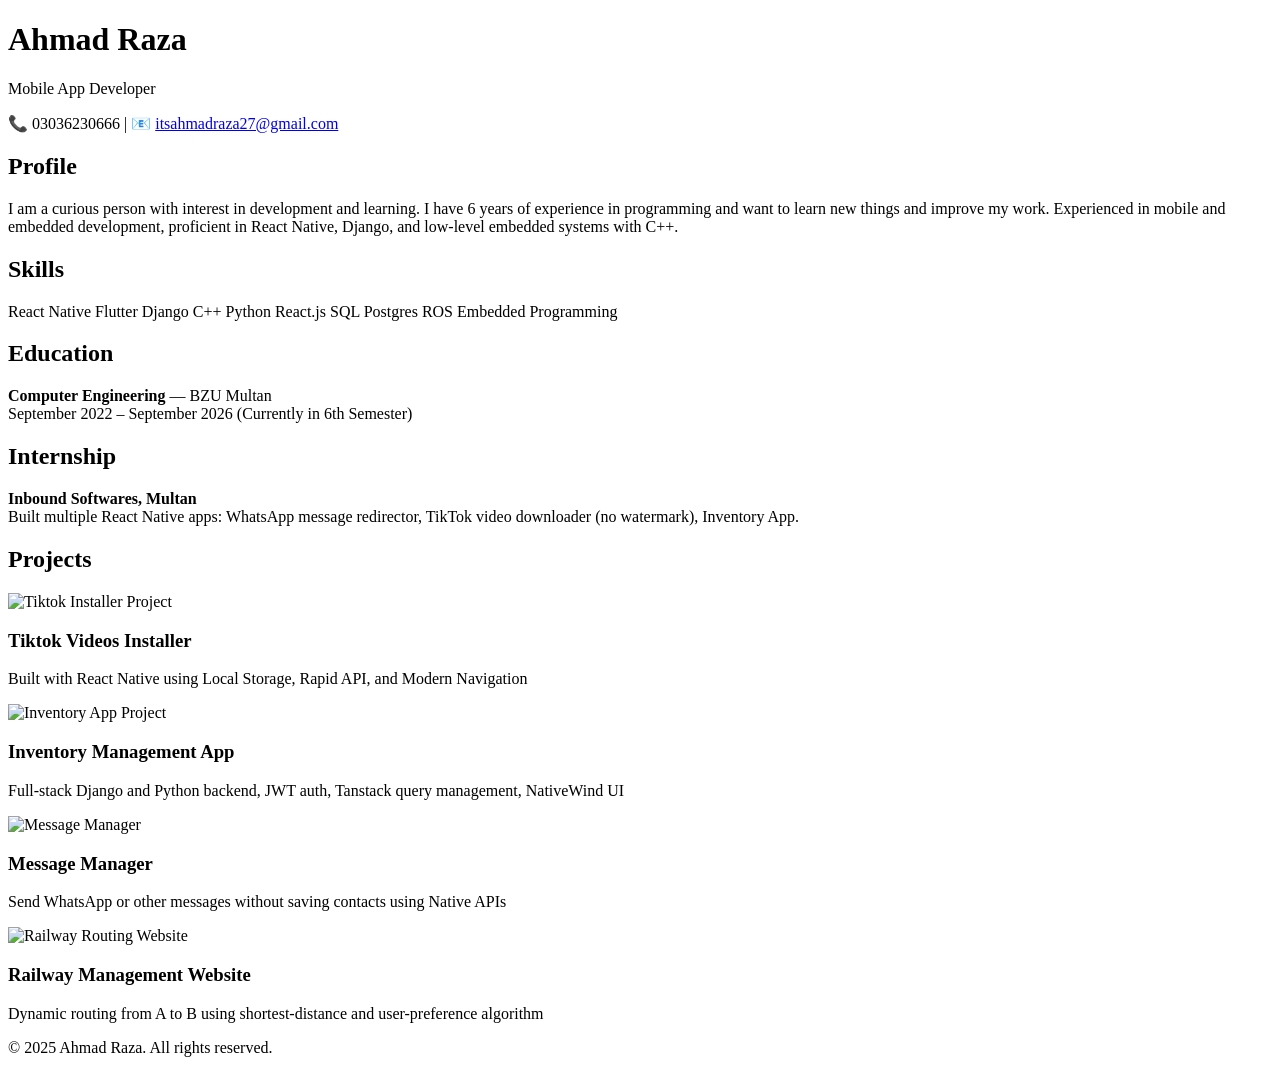
==== index.html @ 2f6ba68b "updated website" ====
<!DOCTYPE html>
<html lang="en">
<head>
  <meta charset="UTF-8" />
  <meta name="viewport" content="width=device-width, initial-scale=1.0"/>
  <title>Ahmad Raza | Mobile App Developer</title>
  <link rel="stylesheet" href="styles.css" />
</head>
<body>
  <header>
	<div class="container">
	  <h1>Ahmad Raza</h1>
	  <p>Mobile App Developer</p>
	  <p>📞 03036230666 | 📧 <a href="mailto:itsahmadraza27@gmail.com">itsahmadraza27@gmail.com</a></p>
	</div>
  </header>

  <section class="profile container">
	<h2>Profile</h2>
	<p>
	  I am a curious person with interest in development and learning. I have 6 years of experience in programming and want to learn new things and improve my work. 
	  Experienced in mobile and embedded development, proficient in React Native, Django, and low-level embedded systems with C++.
	</p>
  </section>

  <section class="skills container">
	<h2>Skills</h2>
	<div class="skills-list">
	  <span>React Native</span>
	  <span>Flutter</span>
	  <span>Django</span>
	  <span>C++</span>
	  <span>Python</span>
	  <span>React.js</span>
	  <span>SQL</span>
	  <span>Postgres</span>
	  <span>ROS</span>
	  <span>Embedded Programming</span>
	</div>
  </section>

  <section class="education container">
	<h2>Education</h2>
	<p><strong>Computer Engineering</strong> — BZU Multan<br/>September 2022 – September 2026 (Currently in 6th Semester)</p>
  </section>

  <section class="internship container">
	<h2>Internship</h2>
	<p><strong>Inbound Softwares, Multan</strong><br/>
	  Built multiple React Native apps: WhatsApp message redirector, TikTok video downloader (no watermark), Inventory App.
	</p>
  </section>

  <section class="projects container">
	<h2>Projects</h2>

	<div class="project">
	  <img src="images/tiktok.jpg" alt="Tiktok Installer Project">
	  <div>
		<h3>Tiktok Videos Installer</h3>
		<p>Built with React Native using Local Storage, Rapid API, and Modern Navigation</p>
	  </div>
	</div>

	<div class="project">
	  <img src="images/inventory.jpg" alt="Inventory App Project">
	  <div>
		<h3>Inventory Management App</h3>
		<p>Full-stack Django and Python backend, JWT auth, Tanstack query management, NativeWind UI</p>
	  </div>
	</div>

	<div class="project">
	  <img src="images/message.jpg" alt="Message Manager">
	  <div>
		<h3>Message Manager</h3>
		<p>Send WhatsApp or other messages without saving contacts using Native APIs</p>
	  </div>
	</div>

	<div class="project">
	  <img src="images/railway.jpg" alt="Railway Routing Website">
	  <div>
		<h3>Railway Management Website</h3>
		<p>Dynamic routing from A to B using shortest-distance and user-preference algorithm</p>
	  </div>
	</div>
  </section>

  <footer>
	<div class="container">
	  <p>&copy; 2025 Ahmad Raza. All rights reserved.</p>
	</div>
  </footer>
</body>
</html>
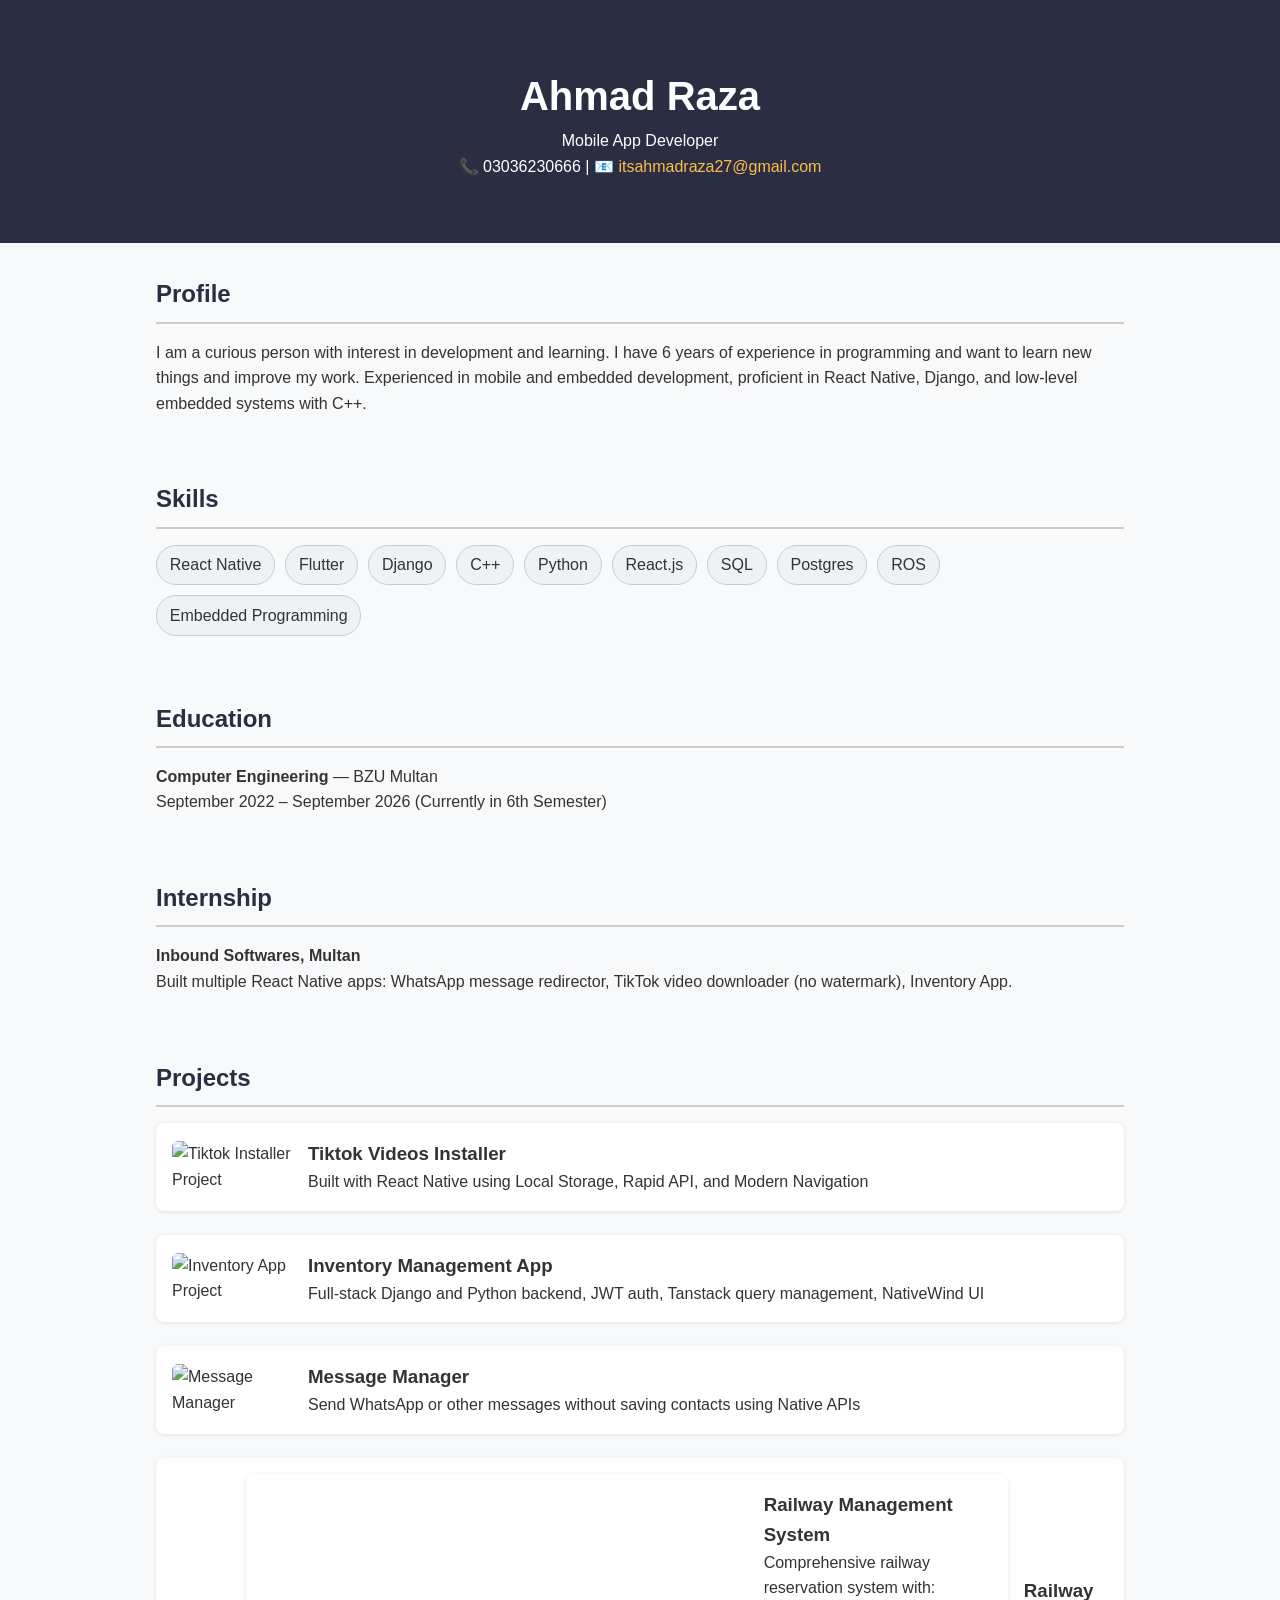
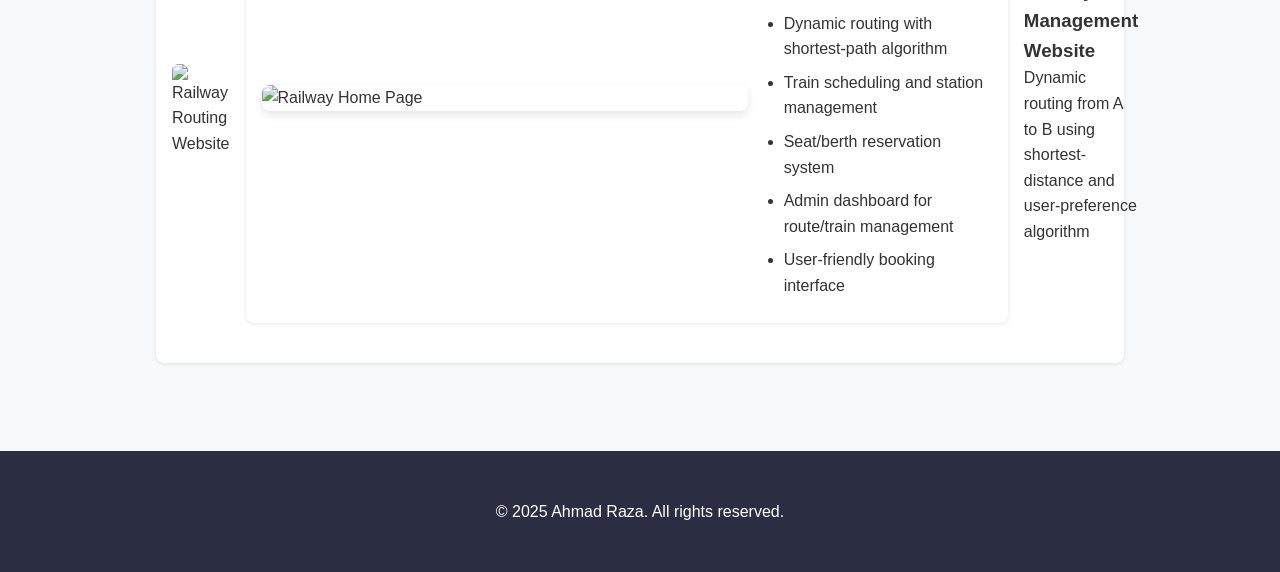
==== commit 4307f119: "updated website 3.0" ====
--- a/index.html
+++ b/index.html
@@ -80,6 +80,33 @@
 
 	<div class="project">
 	  <img src="images/railway.jpg" alt="Railway Routing Website">
+<div class="project">
+  <div class="carousel">
+    <!-- Railway project screenshots carousel -->
+    <div class="carousel-images">
+      <img src="images/railway/home1.jpg" alt="Railway Home Page">
+      <img src="images/railway/about.jpg" alt="About Us Page">
+      <img src="images/railway/routes.jpg" alt="Route Information">
+      <img src="images/railway/contact.jpg" alt="Contact Page">
+      <img src="images/railway/trains.jpg" alt="Train Management">
+      <img src="images/railway/train-details.jpg" alt="Train Details">
+      <img src="images/railway/berths.jpg" alt="Berth Management">
+      <img src="images/railway/schedule.jpg" alt="Schedule Management">
+      <img src="images/railway/stations.jpg" alt="Station Management">
+    </div>
+  </div>
+  <div>
+    <h3>Railway Management System</h3>
+    <p>Comprehensive railway reservation system with:</p>
+    <ul class="features">
+      <li>Dynamic routing with shortest-path algorithm</li>
+      <li>Train scheduling and station management</li>
+      <li>Seat/berth reservation system</li>
+      <li>Admin dashboard for route/train management</li>
+      <li>User-friendly booking interface</li>
+    </ul>
+  </div>
+</div>
 	  <div>
 		<h3>Railway Management Website</h3>
 		<p>Dynamic routing from A to B using shortest-distance and user-preference algorithm</p>
--- a/styles.css
+++ b/styles.css
@@ -0,0 +1,102 @@
+
+* {
+  margin: 0;
+  padding: 0;
+  box-sizing: border-box;
+}
+body {
+  font-family: 'Segoe UI', sans-serif;
+  line-height: 1.6;
+  color: #333;
+  background: #f8f9fa;
+}
+.container {
+  max-width: 1000px;
+  margin: 0 auto;
+  padding: 2rem 1rem;
+}
+header {
+  background: #2b2d42;
+  color: white;
+  text-align: center;
+  padding: 2rem 1rem;
+}
+header h1 {
+  font-size: 2.5rem;
+}
+header a {
+  color: #fcbf49;
+  text-decoration: none;
+}
+section {
+  margin-top: 2rem;
+}
+h2 {
+  border-bottom: 2px solid #ccc;
+  padding-bottom: 0.5rem;
+  margin-bottom: 1rem;
+  color: #2b2d42;
+}
+.skills-list {
+  display: flex;
+  flex-wrap: wrap;
+  gap: 10px;
+}
+.skills-list span {
+  background: #edf2f4;
+  border: 1px solid #ccc;
+  padding: 0.4rem 0.8rem;
+  border-radius: 20px;
+}
+.project {
+  display: flex;
+  align-items: center;
+  gap: 1rem;
+  background: white;
+  padding: 1rem;
+  margin-bottom: 1.5rem;
+  border-radius: 8px;
+  box-shadow: 0 1px 4px rgba(0,0,0,0.1);
+}
+.project img {
+  width: 120px;
+  height: auto;
+  border-radius: 6px;
+  object-fit: cover;
+}
+footer {
+  background: #2b2d42;
+  color: white;
+  text-align: center;
+  padding: 1rem 0;
+  margin-top: 2rem;
+}
+.carousel {
+  position: relative;
+  width: 100%;
+  max-width: 600px;
+  overflow: hidden;
+  border-radius: 8px;
+  box-shadow: 0 4px 8px rgba(0,0,0,0.1);
+}
+
+.carousel-images {
+  display: flex;
+  transition: transform 0.5s ease-in-out;
+}
+
+.carousel img {
+  width: 100%;
+  height: auto;
+  object-fit: cover;
+  flex-shrink: 0;
+}
+
+.features {
+  margin-top: 10px;
+  padding-left: 20px;
+}
+
+.features li {
+  margin-bottom: 8px;
+}
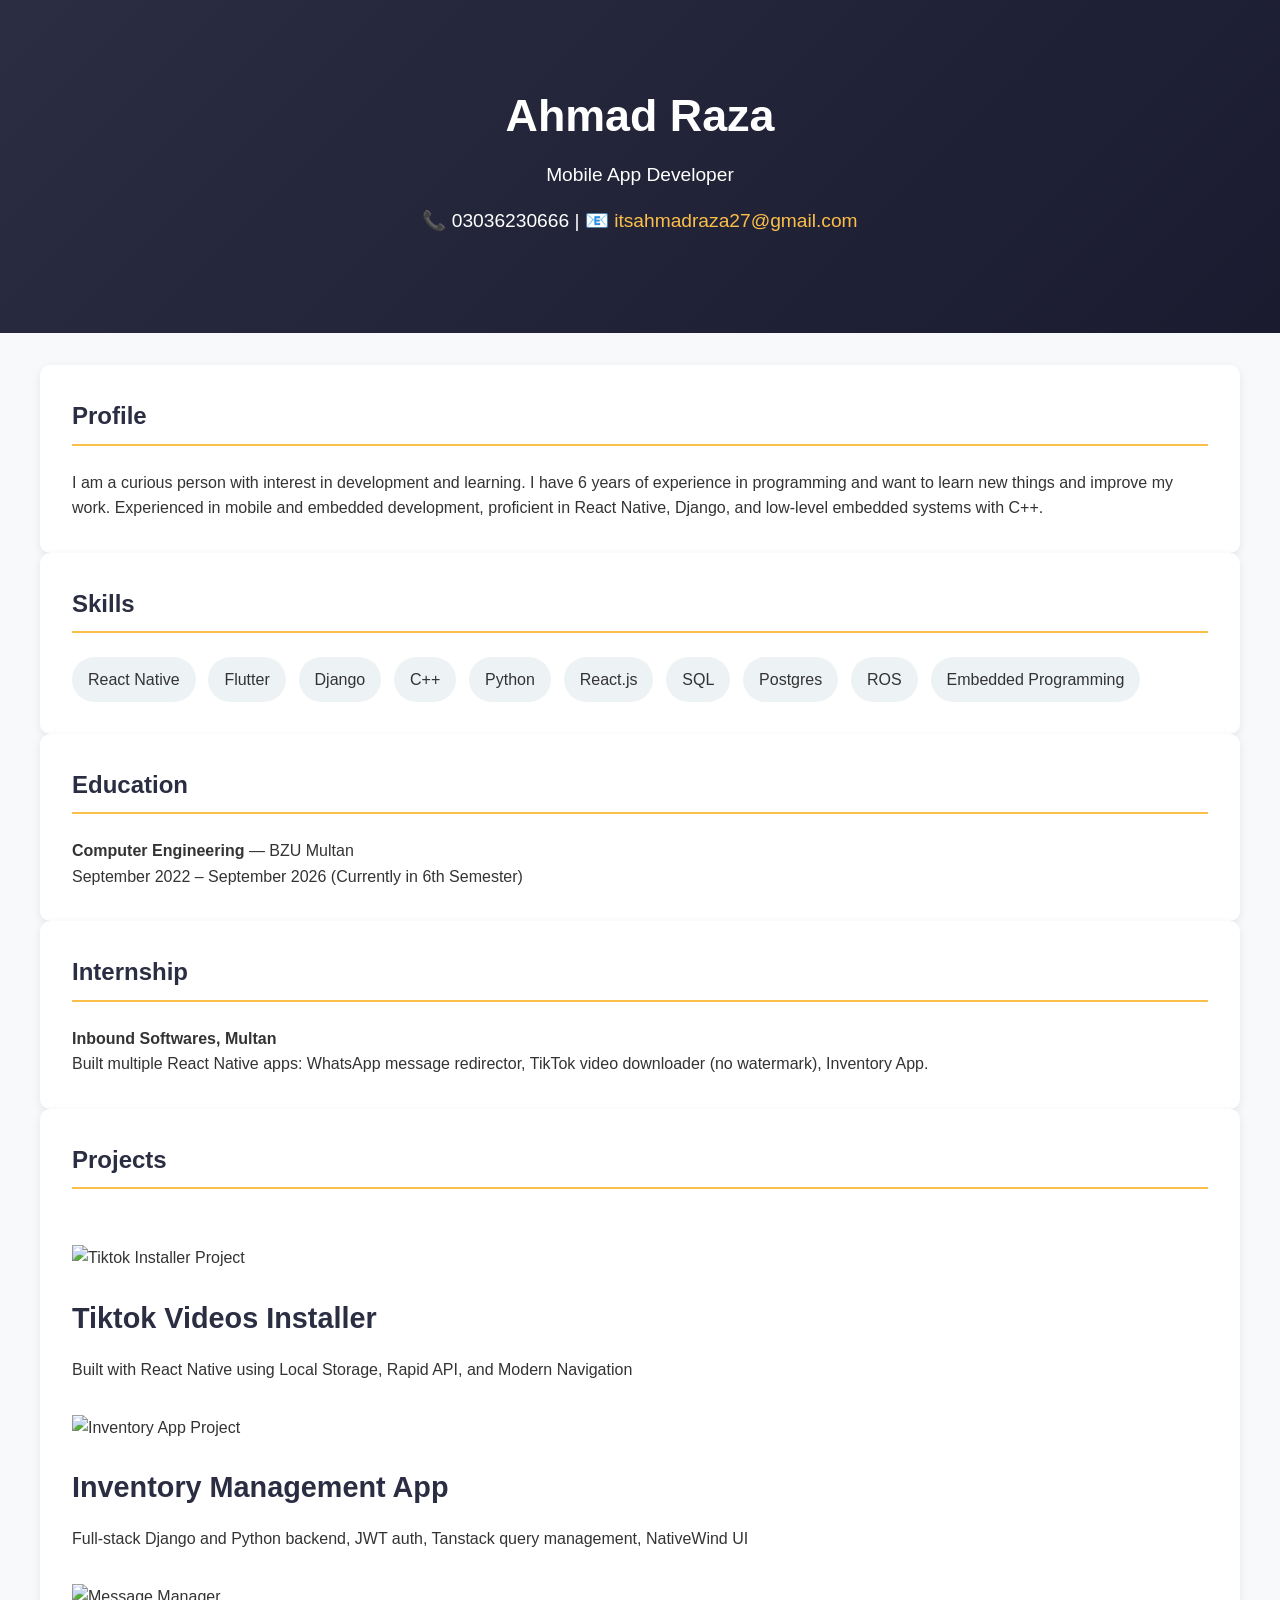
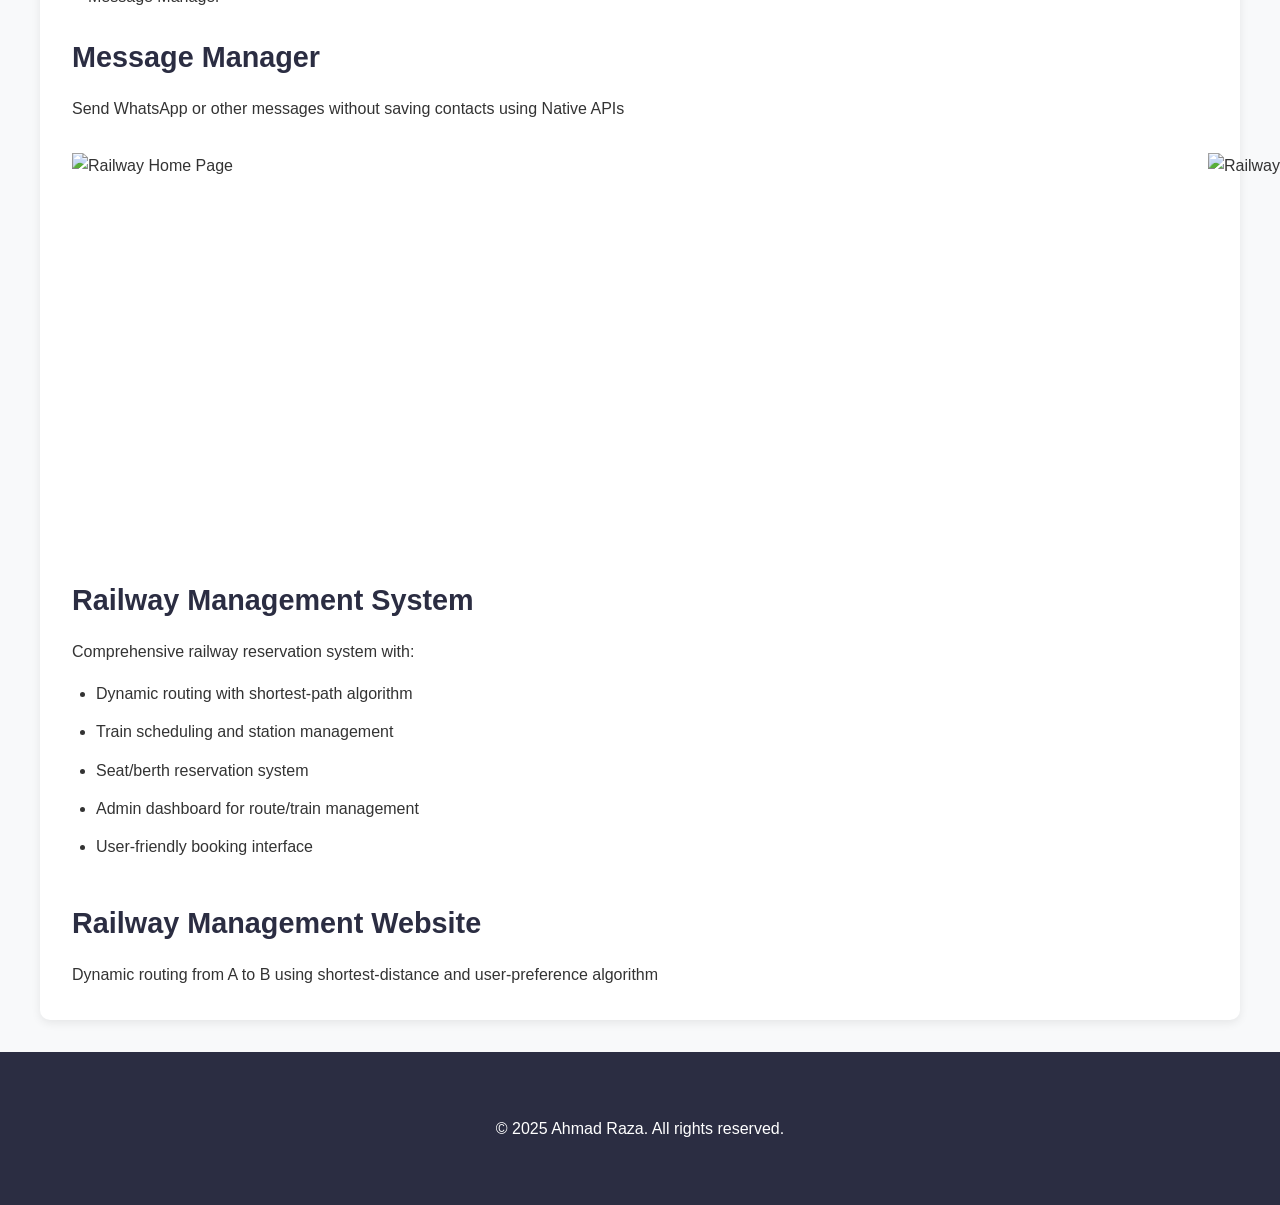
==== commit 84b65416: "updated website 4.0" ====
--- a/index.html
+++ b/index.html
@@ -79,20 +79,22 @@
 	</div>
 
 	<div class="project">
-	  <img src="images/railway.jpg" alt="Railway Routing Website">
 <div class="project">
   <div class="carousel">
     <!-- Railway project screenshots carousel -->
     <div class="carousel-images">
       <img src="images/railway/home1.jpg" alt="Railway Home Page">
+      <img src="images/railway/home2.jpg" alt="Railway Home Page Number 2">
       <img src="images/railway/about.jpg" alt="About Us Page">
-      <img src="images/railway/routes.jpg" alt="Route Information">
       <img src="images/railway/contact.jpg" alt="Contact Page">
-      <img src="images/railway/trains.jpg" alt="Train Management">
-      <img src="images/railway/train-details.jpg" alt="Train Details">
-      <img src="images/railway/berths.jpg" alt="Berth Management">
-      <img src="images/railway/schedule.jpg" alt="Schedule Management">
-      <img src="images/railway/stations.jpg" alt="Station Management">
+      <img src="images/railway/route.jpg" alt="Route Information">
+	<img src="images/railway/trains.jpg" alt="Train Management">
+      <img src="images/railway/detail.jpg" alt="Train Details">
+      <img src="images/railway/schedule.jpg" alt="Train Scheduling Management">
+      <img src="images/railway/signup.jpg" alt="Sugn Up">
+      <img src="images/railway/signin.jpg" alt="Sign In">
+      <img src="images/railway/billing.jpg" alt="Billing">
+      <img src="images/railway/booking.jpg" alt="Boking">
     </div>
   </div>
   <div>
--- a/styles.css
+++ b/styles.css
@@ -1,102 +1,182 @@
-
-* {
-  margin: 0;
-  padding: 0;
-  box-sizing: border-box;
-}
-body {
-  font-family: 'Segoe UI', sans-serif;
-  line-height: 1.6;
-  color: #333;
-  background: #f8f9fa;
-}
-.container {
-  max-width: 1000px;
-  margin: 0 auto;
-  padding: 2rem 1rem;
-}
-header {
-  background: #2b2d42;
-  color: white;
-  text-align: center;
-  padding: 2rem 1rem;
-}
-header h1 {
-  font-size: 2.5rem;
-}
-header a {
-  color: #fcbf49;
-  text-decoration: none;
-}
-section {
-  margin-top: 2rem;
-}
-h2 {
-  border-bottom: 2px solid #ccc;
-  padding-bottom: 0.5rem;
-  margin-bottom: 1rem;
-  color: #2b2d42;
-}
-.skills-list {
-  display: flex;
-  flex-wrap: wrap;
-  gap: 10px;
-}
-.skills-list span {
-  background: #edf2f4;
-  border: 1px solid #ccc;
-  padding: 0.4rem 0.8rem;
-  border-radius: 20px;
-}
-.project {
-  display: flex;
-  align-items: center;
-  gap: 1rem;
-  background: white;
-  padding: 1rem;
-  margin-bottom: 1.5rem;
-  border-radius: 8px;
-  box-shadow: 0 1px 4px rgba(0,0,0,0.1);
-}
-.project img {
-  width: 120px;
-  height: auto;
-  border-radius: 6px;
-  object-fit: cover;
-}
-footer {
-  background: #2b2d42;
-  color: white;
-  text-align: center;
-  padding: 1rem 0;
-  margin-top: 2rem;
-}
-.carousel {
-  position: relative;
-  width: 100%;
-  max-width: 600px;
-  overflow: hidden;
-  border-radius: 8px;
-  box-shadow: 0 4px 8px rgba(0,0,0,0.1);
-}
-
-.carousel-images {
-  display: flex;
-  transition: transform 0.5s ease-in-out;
-}
-
-.carousel img {
-  width: 100%;
-  height: auto;
-  object-fit: cover;
-  flex-shrink: 0;
-}
-
-.features {
-  margin-top: 10px;
-  padding-left: 20px;
-}
-
-.features li {
-  margin-bottom: 8px;
-}
+  * {
+      margin: 0;
+      padding: 0;
+      box-sizing: border-box;
+    }
+    
+    body {
+      font-family: 'Segoe UI', Tahoma, Geneva, Verdana, sans-serif;
+      line-height: 1.6;
+      color: #333;
+      background: #f8f9fa;
+    }
+    
+    .container {
+      max-width: 1200px;
+      margin: 0 auto;
+      padding: 2rem;
+    }
+    
+    header {
+      background: linear-gradient(135deg, #2b2d42 0%, #1a1b2f 100%);
+      color: white;
+      text-align: center;
+      padding: 3rem 1rem;
+      margin-bottom: 2rem;
+    }
+    
+    header h1 {
+      font-size: 2.8rem;
+      margin-bottom: 0.5rem;
+    }
+    
+    header p {
+      font-size: 1.2rem;
+      margin-bottom: 1rem;
+    }
+    
+    header a {
+      color: #fcbf49;
+      text-decoration: none;
+      transition: all 0.3s ease;
+    }
+    
+    header a:hover {
+      color: #fff;
+      text-decoration: underline;
+    }
+    
+    section {
+      background: white;
+      border-radius: 10px;
+      padding: 2rem;
+      margin-bottom: 2rem;
+      box-shadow: 0 3px 10px rgba(0,0,0,0.08);
+    }
+    
+    h2 {
+      color: #2b2d42;
+      margin-bottom: 1.5rem;
+      padding-bottom: 0.5rem;
+      border-bottom: 2px solid #fcbf49;
+    }
+    
+    .skills-list {
+      display: flex;
+      flex-wrap: wrap;
+      gap: 0.8rem;
+    }
+    
+    .skills-list span {
+      background: #edf2f4;
+      padding: 0.6rem 1rem;
+      border-radius: 30px;
+      font-weight: 500;
+    }
+    
+    .projects {
+      display: flex;
+      flex-direction: column;
+      gap: 2rem;
+    }
+    
+    .project {
+      display: flex;
+      flex-direction: column;
+      gap: 1.5rem;
+    }
+    
+    .project-inner {
+      display: flex;
+      gap: 2rem;
+      align-items: center;
+    }
+    
+    .project-content {
+      flex: 1;
+    }
+    
+    .project h3 {
+      font-size: 1.8rem;
+      color: #2b2d42;
+      margin-bottom: 1rem;
+    }
+    
+    .features {
+      margin: 1rem 0;
+      padding-left: 1.5rem;
+    }
+    
+    .features li {
+      margin-bottom: 0.8rem;
+      line-height: 1.6;
+    }
+    
+    .carousel-container {
+      flex: 1;
+      max-width: 600px;
+      position: relative;
+      overflow: hidden;
+      border-radius: 10px;
+      box-shadow: 0 4px 15px rgba(0,0,0,0.1);
+    }
+    
+    .carousel-images {
+      display: flex;
+      transition: transform 0.5s ease-in-out;
+    }
+    
+    .carousel-images img {
+      width: 100%;
+      height: 400px;
+      object-fit: cover;
+      flex-shrink: 0;
+    }
+    
+    .carousel-nav {
+      position: absolute;
+      bottom: 15px;
+      left: 0;
+      right: 0;
+      display: flex;
+      justify-content: center;
+      gap: 10px;
+      /* background-color: gray; */
+    }
+    
+    .carousel-dot {
+      width: 12px;
+      height: 12px;
+      border-radius: 50%;
+      background: gray;
+      cursor: pointer;
+      transition: all 0.3s ease;
+    }
+    
+    .carousel-dot.active {
+      background: #fcbf49;
+      transform: scale(1.2);
+    }
+    
+    footer {
+      background: #2b2d42;
+      color: white;
+      text-align: center;
+      padding: 2rem;
+      margin-top: 2rem;
+    }
+    
+    @media (max-width: 768px) {
+      .project-inner {
+        flex-direction: column;
+      }
+      
+      .carousel-container {
+        width: 100%;
+        max-width: 100%;
+      }
+      
+      .carousel-images img {
+        height: 300px;
+      }
+    }
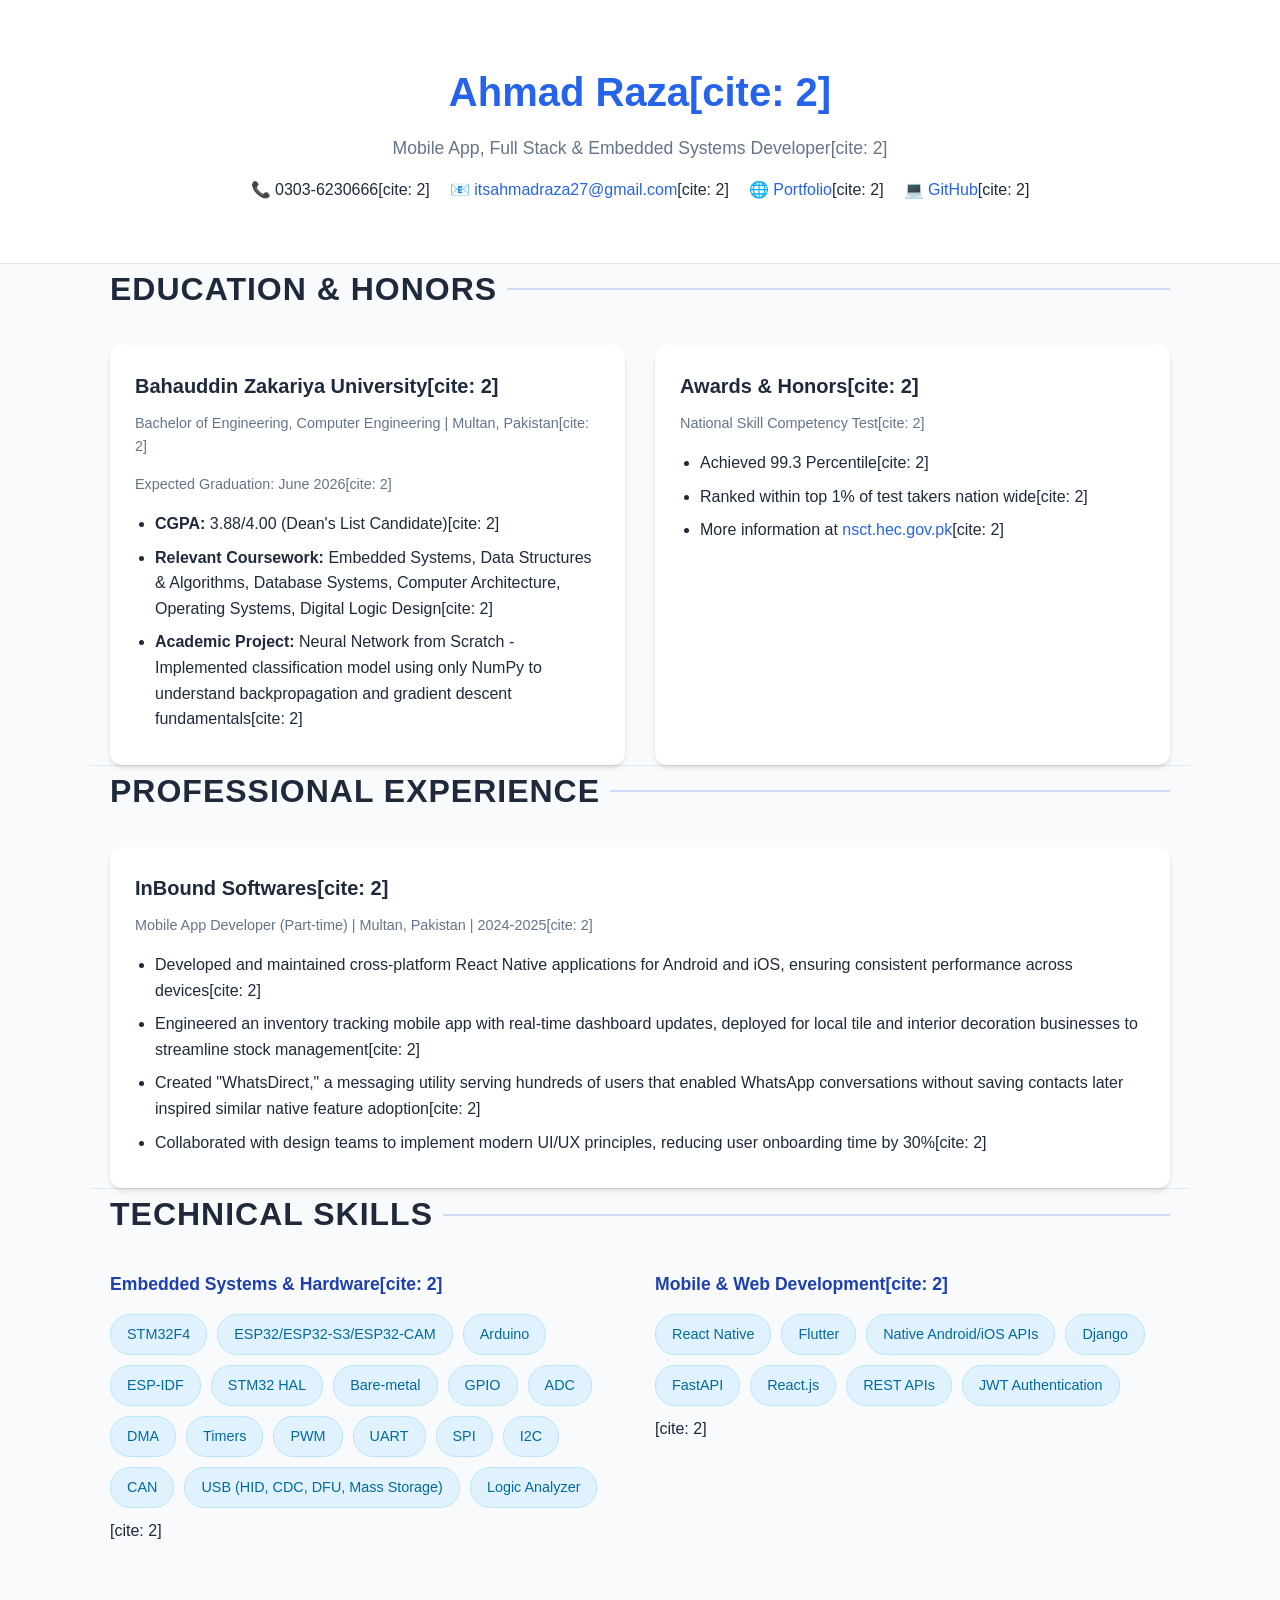
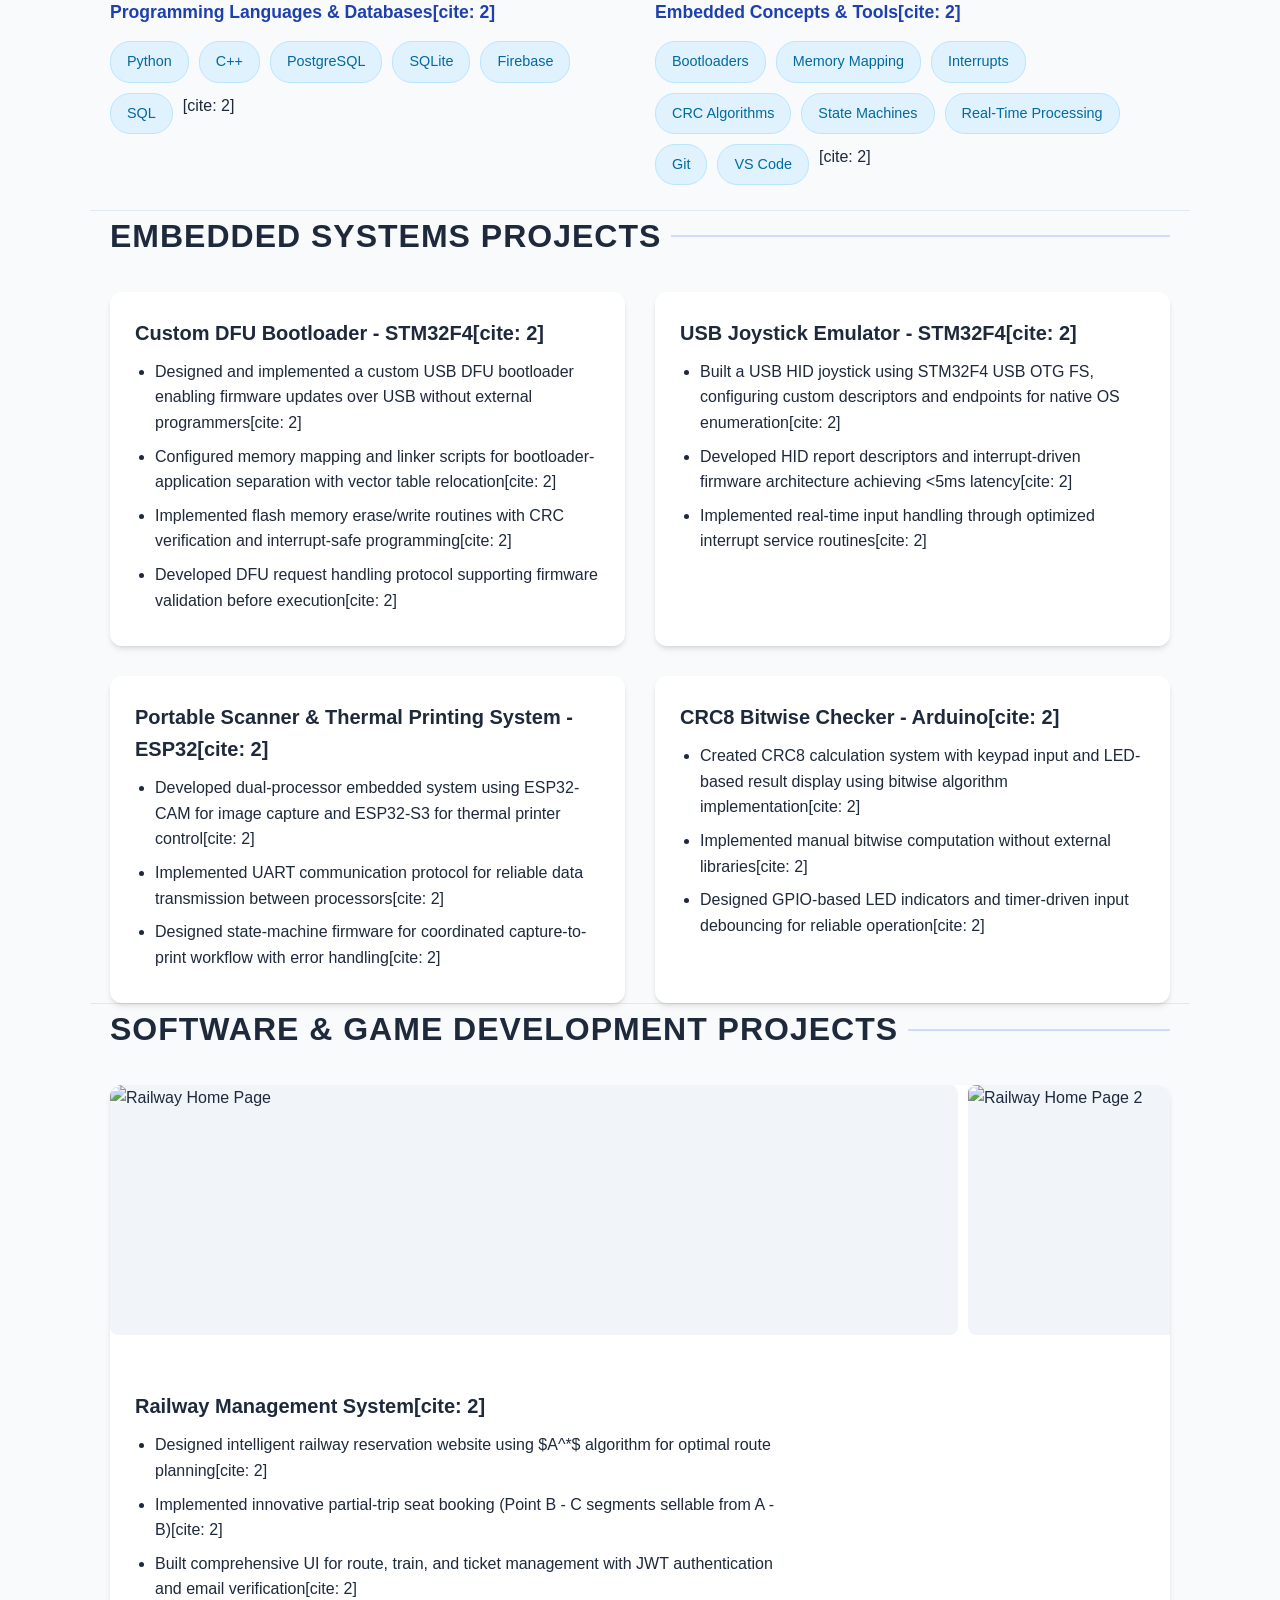
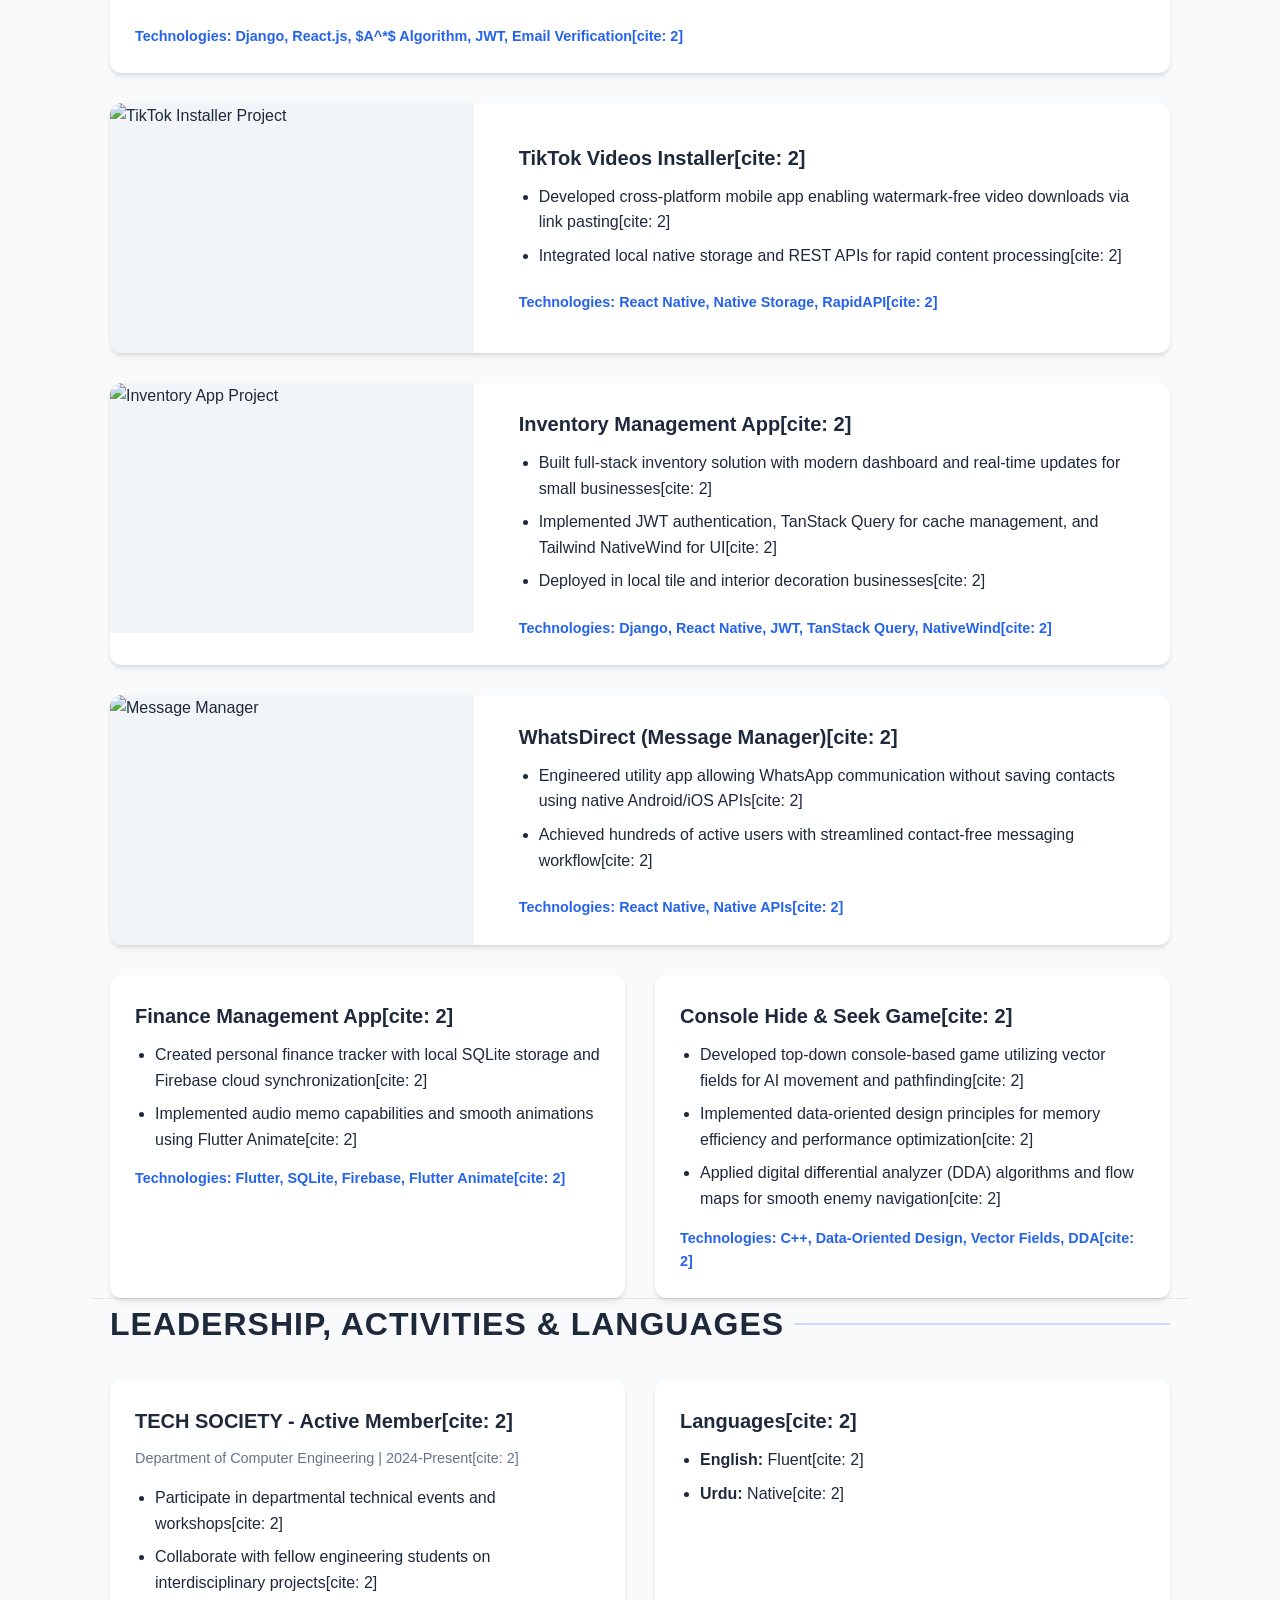
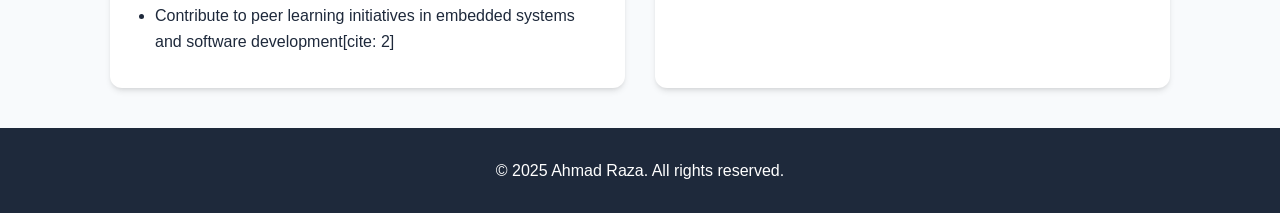
==== commit e7f4fdc9: "jun 1 2026" ====
--- a/index.html
+++ b/index.html
@@ -3,124 +3,511 @@
 <head>
   <meta charset="UTF-8" />
   <meta name="viewport" content="width=device-width, initial-scale=1.0"/>
-  <title>Ahmad Raza | Mobile App Developer</title>
-  <link rel="stylesheet" href="styles.css" />
+  <title>Ahmad Raza | Software & Embedded Engineer</title>
+  
+  <!-- MathJax for rendering LaTeX equations like A* -->
+  <script src="https://polyfill.io/v3/polyfill.min.js?features=es6"></script>
+  <script id="MathJax-script" async src="https://cdn.jsdelivr.net/npm/mathjax@3/es5/tex-mml-chtml.js"></script>
+
+  <style>
+    :root {
+      --primary-color: #2563eb;
+      --secondary-color: #1e40af;
+      --bg-color: #f8fafc;
+      --surface-color: #ffffff;
+      --text-main: #1e293b;
+      --text-muted: #64748b;
+      --border-color: #e2e8f0;
+      --radius: 12px;
+      --shadow: 0 4px 6px -1px rgb(0 0 0 / 0.1), 0 2px 4px -2px rgb(0 0 0 / 0.1);
+      --shadow-hover: 0 10px 15px -3px rgb(0 0 0 / 0.1), 0 4px 6px -4px rgb(0 0 0 / 0.1);
+    }
+
+    * {
+      box-sizing: border-box;
+      margin: 0;
+      padding: 0;
+    }
+
+    body {
+      font-family: 'Segoe UI', Roboto, Helvetica, Arial, sans-serif;
+      background-color: var(--bg-color);
+      color: var(--text-main);
+      line-height: 1.6;
+    }
+
+    a {
+      color: var(--primary-color);
+      text-decoration: none;
+      transition: color 0.3s ease;
+    }
+
+    a:hover {
+      color: var(--secondary-color);
+      text-decoration: underline;
+    }
+
+    .container {
+      max-width: 1100px;
+      margin: 0 auto;
+      padding: 0 20px;
+    }
+
+    /* Header */
+    header {
+      background: var(--surface-color);
+      padding: 60px 0;
+      border-bottom: 1px solid var(--border-color);
+      text-align: center;
+    }
+
+    header h1 {
+      font-size: 2.5rem;
+      margin-bottom: 10px;
+      color: var(--primary-color);
+    }
+
+    header p {
+      color: var(--text-muted);
+      font-size: 1.1rem;
+      margin-bottom: 5px;
+    }
+
+    .contact-links {
+      margin-top: 15px;
+      display: flex;
+      justify-content: center;
+      gap: 20px;
+      flex-wrap: wrap;
+    }
+
+    /* Sections */
+    section {
+      padding: 60px 0;
+      border-bottom: 1px solid var(--border-color);
+    }
+
+    section:last-child {
+      border-bottom: none;
+    }
+
+    h2 {
+      font-size: 2rem;
+      margin-bottom: 30px;
+      color: var(--text-main);
+      text-transform: uppercase;
+      letter-spacing: 1px;
+      display: flex;
+      align-items: center;
+      gap: 10px;
+    }
+    
+    h2::after {
+      content: "";
+      height: 2px;
+      background-color: var(--primary-color);
+      flex-grow: 1;
+      opacity: 0.2;
+    }
+
+    h3 {
+      font-size: 1.25rem;
+      margin-bottom: 10px;
+      color: var(--text-main);
+    }
+
+    /* Grids & Cards */
+    .grid-2 {
+      display: grid;
+      grid-template-columns: 1fr 1fr;
+      gap: 30px;
+    }
+
+    .card {
+      background: var(--surface-color);
+      border-radius: var(--radius);
+      padding: 25px;
+      box-shadow: var(--shadow);
+      transition: box-shadow 0.3s ease, transform 0.3s ease;
+    }
+
+    .card:hover {
+      box-shadow: var(--shadow-hover);
+      transform: translateY(-2px);
+    }
+
+    .card-meta {
+      font-size: 0.9rem;
+      color: var(--text-muted);
+      margin-bottom: 15px;
+      font-weight: 500;
+    }
+
+    ul {
+      padding-left: 20px;
+      color: var(--text-main);
+    }
+
+    ul li {
+      margin-bottom: 8px;
+    }
+
+    /* Skills */
+    .skill-category {
+      margin-bottom: 25px;
+    }
+    
+    .skill-category h3 {
+      margin-bottom: 15px;
+      font-size: 1.1rem;
+      color: var(--secondary-color);
+    }
+
+    .skills-list {
+      display: flex;
+      flex-wrap: wrap;
+      gap: 10px;
+    }
+
+    .skills-list span {
+      background: #e0f2fe;
+      color: #0369a1;
+      padding: 8px 16px;
+      border-radius: 20px;
+      font-size: 0.9rem;
+      font-weight: 500;
+      border: 1px solid #bae6fd;
+    }
+
+    /* Projects specific */
+    .project {
+      display: flex;
+      flex-direction: column;
+      gap: 20px;
+      background: var(--surface-color);
+      border-radius: var(--radius);
+      overflow: hidden;
+      box-shadow: var(--shadow);
+      margin-bottom: 30px;
+      transition: transform 0.3s ease;
+    }
+    
+    .project:hover {
+      transform: translateY(-2px);
+      box-shadow: var(--shadow-hover);
+    }
+
+    @media (min-width: 768px) {
+      .project.has-image {
+        flex-direction: row;
+        align-items: stretch;
+      }
+      .project.has-image img {
+        width: 35%;
+        object-fit: cover;
+      }
+      .project-content {
+        width: 65%;
+      }
+    }
+
+    .project img {
+      width: 100%;
+      height: 250px;
+      object-fit: cover;
+      background-color: #f1f5f9;
+    }
+
+    .project-content {
+      padding: 25px;
+      display: flex;
+      flex-direction: column;
+      justify-content: center;
+    }
+
+    .tech-stack {
+      margin-top: 15px;
+      font-weight: 600;
+      font-size: 0.9rem;
+      color: var(--primary-color);
+    }
+
+    /* Footer */
+    footer {
+      background: var(--text-main);
+      color: #fff;
+      text-align: center;
+      padding: 30px 0;
+      margin-top: 40px;
+    }
+
+    /* Carousel Placeholder Styles */
+    .carousel {
+      width: 100%;
+      overflow-x: auto;
+      display: flex;
+      gap: 10px;
+      padding-bottom: 10px;
+    }
+    .carousel img {
+      flex: 0 0 80%;
+      max-height: 300px;
+      border-radius: 8px;
+    }
+
+    @media (max-width: 768px) {
+      .grid-2 {
+        grid-template-columns: 1fr;
+      }
+    }
+  </style>
 </head>
 <body>
   <header>
-	<div class="container">
-	  <h1>Ahmad Raza</h1>
-	  <p>Mobile App Developer</p>
-	  <p>📞 03036230666 | 📧 <a href="mailto:itsahmadraza27@gmail.com">itsahmadraza27@gmail.com</a></p>
-	</div>
+    <div class="container">
+      <h1>Ahmad Raza[cite: 2]</h1>
+      <p>Mobile App, Full Stack & Embedded Systems Developer[cite: 2]</p>
+      <div class="contact-links">
+        <span>📞 0303-6230666[cite: 2]</span>
+        <span>📧 <a href="mailto:itsahmadraza27@gmail.com">itsahmadraza27@gmail.com</a>[cite: 2]</span>
+        <span>🌐 <a href="https://ahmadraza27.github.io/" target="_blank">Portfolio</a>[cite: 2]</span>
+        <span>💻 <a href="https://github.com/ahmadraza27" target="_blank">GitHub</a>[cite: 2]</span>
+      </div>
+    </div>
   </header>
 
-  <section class="profile container">
-	<h2>Profile</h2>
-	<p>
-	  I am a curious person with interest in development and learning. I have 6 years of experience in programming and want to learn new things and improve my work. 
-	  Experienced in mobile and embedded development, proficient in React Native, Django, and low-level embedded systems with C++.
-	</p>
-  </section>
-
-  <section class="skills container">
-	<h2>Skills</h2>
-	<div class="skills-list">
-	  <span>React Native</span>
-	  <span>Flutter</span>
-	  <span>Django</span>
-	  <span>C++</span>
-	  <span>Python</span>
-	  <span>React.js</span>
-	  <span>SQL</span>
-	  <span>Postgres</span>
-	  <span>ROS</span>
-	  <span>Embedded Programming</span>
-	</div>
-  </section>
-
-  <section class="education container">
-	<h2>Education</h2>
-	<p><strong>Computer Engineering</strong> — BZU Multan<br/>September 2022 – September 2026 (Currently in 6th Semester)</p>
-  </section>
-
-  <section class="internship container">
-	<h2>Internship</h2>
-	<p><strong>Inbound Softwares, Multan</strong><br/>
-	  Built multiple React Native apps: WhatsApp message redirector, TikTok video downloader (no watermark), Inventory App.
-	</p>
-  </section>
-
-  <section class="projects container">
-	<h2>Projects</h2>
-
-	<div class="project">
-	  <img src="images/tiktok.jpg" alt="Tiktok Installer Project">
-	  <div>
-		<h3>Tiktok Videos Installer</h3>
-		<p>Built with React Native using Local Storage, Rapid API, and Modern Navigation</p>
-	  </div>
-	</div>
-
-	<div class="project">
-	  <img src="images/inventory.jpg" alt="Inventory App Project">
-	  <div>
-		<h3>Inventory Management App</h3>
-		<p>Full-stack Django and Python backend, JWT auth, Tanstack query management, NativeWind UI</p>
-	  </div>
-	</div>
-
-	<div class="project">
-	  <img src="images/message.jpg" alt="Message Manager">
-	  <div>
-		<h3>Message Manager</h3>
-		<p>Send WhatsApp or other messages without saving contacts using Native APIs</p>
-	  </div>
-	</div>
-
-	<div class="project">
-<div class="project">
-  <div class="carousel">
-    <!-- Railway project screenshots carousel -->
-    <div class="carousel-images">
-      <img src="images/railway/home1.jpg" alt="Railway Home Page">
-      <img src="images/railway/home2.jpg" alt="Railway Home Page Number 2">
-      <img src="images/railway/about.jpg" alt="About Us Page">
-      <img src="images/railway/contact.jpg" alt="Contact Page">
-      <img src="images/railway/route.jpg" alt="Route Information">
-	<img src="images/railway/trains.jpg" alt="Train Management">
-      <img src="images/railway/detail.jpg" alt="Train Details">
-      <img src="images/railway/schedule.jpg" alt="Train Scheduling Management">
-      <img src="images/railway/signup.jpg" alt="Sugn Up">
-      <img src="images/railway/signin.jpg" alt="Sign In">
-      <img src="images/railway/billing.jpg" alt="Billing">
-      <img src="images/railway/booking.jpg" alt="Boking">
+  <main>
+    <section class="education container">
+      <h2>Education & Honors</h2>
+      <div class="grid-2">
+        <div class="card">
+          <h3>Bahauddin Zakariya University[cite: 2]</h3>
+          <p class="card-meta">Bachelor of Engineering, Computer Engineering | Multan, Pakistan[cite: 2]</p>
+          <p class="card-meta">Expected Graduation: June 2026[cite: 2]</p>
+          <ul>
+            <li><strong>CGPA:</strong> 3.88/4.00 (Dean's List Candidate)[cite: 2]</li>
+            <li><strong>Relevant Coursework:</strong> Embedded Systems, Data Structures & Algorithms, Database Systems, Computer Architecture, Operating Systems, Digital Logic Design[cite: 2]</li>
+            <li><strong>Academic Project:</strong> Neural Network from Scratch - Implemented classification model using only NumPy to understand backpropagation and gradient descent fundamentals[cite: 2]</li>
+          </ul>
+        </div>
+        <div class="card">
+          <h3>Awards & Honors[cite: 2]</h3>
+          <p class="card-meta">National Skill Competency Test[cite: 2]</p>
+          <ul>
+            <li>Achieved 99.3 Percentile[cite: 2]</li>
+            <li>Ranked within top 1% of test takers nation wide[cite: 2]</li>
+            <li>More information at <a href="https://nsct.hec.gov.pk" target="_blank">nsct.hec.gov.pk</a>[cite: 2]</li>
+          </ul>
+        </div>
+      </div>
+    </section>
+
+    <section class="experience container">
+      <h2>Professional Experience</h2>
+      <div class="card">
+        <h3>InBound Softwares[cite: 2]</h3>
+        <p class="card-meta">Mobile App Developer (Part-time) | Multan, Pakistan | 2024-2025[cite: 2]</p>
+        <ul>
+          <li>Developed and maintained cross-platform React Native applications for Android and iOS, ensuring consistent performance across devices[cite: 2]</li>
+          <li>Engineered an inventory tracking mobile app with real-time dashboard updates, deployed for local tile and interior decoration businesses to streamline stock management[cite: 2]</li>
+          <li>Created "WhatsDirect," a messaging utility serving hundreds of users that enabled WhatsApp conversations without saving contacts later inspired similar native feature adoption[cite: 2]</li>
+          <li>Collaborated with design teams to implement modern UI/UX principles, reducing user onboarding time by 30%[cite: 2]</li>
+        </ul>
+      </div>
+    </section>
+
+    <section class="skills container">
+      <h2>Technical Skills</h2>
+      <div class="grid-2">
+        <div class="skill-category">
+          <h3>Embedded Systems & Hardware[cite: 2]</h3>
+          <div class="skills-list">
+            <span>STM32F4</span> <span>ESP32/ESP32-S3/ESP32-CAM</span> <span>Arduino</span> <span>ESP-IDF</span> <span>STM32 HAL</span> <span>Bare-metal</span> <span>GPIO</span> <span>ADC</span> <span>DMA</span> <span>Timers</span> <span>PWM</span> <span>UART</span> <span>SPI</span> <span>I2C</span> <span>CAN</span> <span>USB (HID, CDC, DFU, Mass Storage)</span> <span>Logic Analyzer</span>[cite: 2]
+          </div>
+        </div>
+        
+        <div class="skill-category">
+          <h3>Mobile & Web Development[cite: 2]</h3>
+          <div class="skills-list">
+            <span>React Native</span> <span>Flutter</span> <span>Native Android/iOS APIs</span> <span>Django</span> <span>FastAPI</span> <span>React.js</span> <span>REST APIs</span> <span>JWT Authentication</span>[cite: 2]
+          </div>
+        </div>
+
+        <div class="skill-category">
+          <h3>Programming Languages & Databases[cite: 2]</h3>
+          <div class="skills-list">
+            <span>Python</span> <span>C++</span> <span>PostgreSQL</span> <span>SQLite</span> <span>Firebase</span> <span>SQL</span>[cite: 2]
+          </div>
+        </div>
+
+        <div class="skill-category">
+          <h3>Embedded Concepts & Tools[cite: 2]</h3>
+          <div class="skills-list">
+            <span>Bootloaders</span> <span>Memory Mapping</span> <span>Interrupts</span> <span>CRC Algorithms</span> <span>State Machines</span> <span>Real-Time Processing</span> <span>Git</span> <span>VS Code</span>[cite: 2]
+          </div>
+        </div>
+      </div>
+    </section>
+
+    <section class="projects container">
+      <h2>Embedded Systems Projects</h2>
+      
+      <div class="grid-2">
+        <div class="card">
+          <h3>Custom DFU Bootloader - STM32F4[cite: 2]</h3>
+          <ul>
+            <li>Designed and implemented a custom USB DFU bootloader enabling firmware updates over USB without external programmers[cite: 2]</li>
+            <li>Configured memory mapping and linker scripts for bootloader-application separation with vector table relocation[cite: 2]</li>
+            <li>Implemented flash memory erase/write routines with CRC verification and interrupt-safe programming[cite: 2]</li>
+            <li>Developed DFU request handling protocol supporting firmware validation before execution[cite: 2]</li>
+          </ul>
+        </div>
+
+        <div class="card">
+          <h3>USB Joystick Emulator - STM32F4[cite: 2]</h3>
+          <ul>
+            <li>Built a USB HID joystick using STM32F4 USB OTG FS, configuring custom descriptors and endpoints for native OS enumeration[cite: 2]</li>
+            <li>Developed HID report descriptors and interrupt-driven firmware architecture achieving &lt;5ms latency[cite: 2]</li>
+            <li>Implemented real-time input handling through optimized interrupt service routines[cite: 2]</li>
+          </ul>
+        </div>
+
+        <div class="card">
+          <h3>Portable Scanner & Thermal Printing System - ESP32[cite: 2]</h3>
+          <ul>
+            <li>Developed dual-processor embedded system using ESP32-CAM for image capture and ESP32-S3 for thermal printer control[cite: 2]</li>
+            <li>Implemented UART communication protocol for reliable data transmission between processors[cite: 2]</li>
+            <li>Designed state-machine firmware for coordinated capture-to-print workflow with error handling[cite: 2]</li>
+          </ul>
+        </div>
+
+        <div class="card">
+          <h3>CRC8 Bitwise Checker - Arduino[cite: 2]</h3>
+          <ul>
+            <li>Created CRC8 calculation system with keypad input and LED-based result display using bitwise algorithm implementation[cite: 2]</li>
+            <li>Implemented manual bitwise computation without external libraries[cite: 2]</li>
+            <li>Designed GPIO-based LED indicators and timer-driven input debouncing for reliable operation[cite: 2]</li>
+          </ul>
+        </div>
+      </div>
+    </section>
+
+    <section class="projects container">
+      <h2>Software & Game Development Projects</h2>
+
+      <!-- Railway App with original Carousel -->
+      <div class="project">
+        <div class="carousel">
+          <img src="images/railway/home1.jpg" alt="Railway Home Page">
+          <img src="images/railway/home2.jpg" alt="Railway Home Page 2">
+          <img src="images/railway/about.jpg" alt="About Us Page">
+          <img src="images/railway/contact.jpg" alt="Contact Page">
+          <img src="images/railway/route.jpg" alt="Route Information">
+          <img src="images/railway/trains.jpg" alt="Train Management">
+          <img src="images/railway/detail.jpg" alt="Train Details">
+          <img src="images/railway/schedule.jpg" alt="Train Scheduling">
+          <img src="images/railway/signup.jpg" alt="Sign Up">
+          <img src="images/railway/signin.jpg" alt="Sign In">
+          <img src="images/railway/billing.jpg" alt="Billing">
+          <img src="images/railway/booking.jpg" alt="Booking">
+        </div>
+        <div class="project-content">
+          <h3>Railway Management System[cite: 2]</h3>
+          <ul>
+            <li>Designed intelligent railway reservation website using $A^*$ algorithm for optimal route planning[cite: 2]</li>
+            <li>Implemented innovative partial-trip seat booking (Point B - C segments sellable from A - B)[cite: 2]</li>
+            <li>Built comprehensive UI for route, train, and ticket management with JWT authentication and email verification[cite: 2]</li>
+          </ul>
+          <p class="tech-stack">Technologies: Django, React.js, $A^*$ Algorithm, JWT, Email Verification[cite: 2]</p>
+        </div>
+      </div>
+
+      <div class="project has-image">
+        <img src="images/tiktok.jpg" alt="TikTok Installer Project">
+        <div class="project-content">
+          <h3>TikTok Videos Installer[cite: 2]</h3>
+          <ul>
+            <li>Developed cross-platform mobile app enabling watermark-free video downloads via link pasting[cite: 2]</li>
+            <li>Integrated local native storage and REST APIs for rapid content processing[cite: 2]</li>
+          </ul>
+          <p class="tech-stack">Technologies: React Native, Native Storage, RapidAPI[cite: 2]</p>
+        </div>
+      </div>
+
+      <div class="project has-image">
+        <img src="images/inventory.jpg" alt="Inventory App Project">
+        <div class="project-content">
+          <h3>Inventory Management App[cite: 2]</h3>
+          <ul>
+            <li>Built full-stack inventory solution with modern dashboard and real-time updates for small businesses[cite: 2]</li>
+            <li>Implemented JWT authentication, TanStack Query for cache management, and Tailwind NativeWind for UI[cite: 2]</li>
+            <li>Deployed in local tile and interior decoration businesses[cite: 2]</li>
+          </ul>
+          <p class="tech-stack">Technologies: Django, React Native, JWT, TanStack Query, NativeWind[cite: 2]</p>
+        </div>
+      </div>
+
+      <div class="project has-image">
+        <img src="images/message.jpg" alt="Message Manager">
+        <div class="project-content">
+          <h3>WhatsDirect (Message Manager)[cite: 2]</h3>
+          <ul>
+            <li>Engineered utility app allowing WhatsApp communication without saving contacts using native Android/iOS APIs[cite: 2]</li>
+            <li>Achieved hundreds of active users with streamlined contact-free messaging workflow[cite: 2]</li>
+          </ul>
+          <p class="tech-stack">Technologies: React Native, Native APIs[cite: 2]</p>
+        </div>
+      </div>
+
+      <div class="grid-2">
+        <div class="card">
+          <h3>Finance Management App[cite: 2]</h3>
+          <ul>
+            <li>Created personal finance tracker with local SQLite storage and Firebase cloud synchronization[cite: 2]</li>
+            <li>Implemented audio memo capabilities and smooth animations using Flutter Animate[cite: 2]</li>
+          </ul>
+          <p class="tech-stack">Technologies: Flutter, SQLite, Firebase, Flutter Animate[cite: 2]</p>
+        </div>
+        
+        <div class="card">
+          <h3>Console Hide & Seek Game[cite: 2]</h3>
+          <ul>
+            <li>Developed top-down console-based game utilizing vector fields for AI movement and pathfinding[cite: 2]</li>
+            <li>Implemented data-oriented design principles for memory efficiency and performance optimization[cite: 2]</li>
+            <li>Applied digital differential analyzer (DDA) algorithms and flow maps for smooth enemy navigation[cite: 2]</li>
+          </ul>
+          <p class="tech-stack">Technologies: C++, Data-Oriented Design, Vector Fields, DDA[cite: 2]</p>
+        </div>
+      </div>
+    </section>
+
+    <section class="leadership container">
+      <h2>Leadership, Activities & Languages</h2>
+      <div class="grid-2">
+        <div class="card">
+          <h3>TECH SOCIETY - Active Member[cite: 2]</h3>
+          <p class="card-meta">Department of Computer Engineering | 2024-Present[cite: 2]</p>
+          <ul>
+            <li>Participate in departmental technical events and workshops[cite: 2]</li>
+            <li>Collaborate with fellow engineering students on interdisciplinary projects[cite: 2]</li>
+            <li>Contribute to peer learning initiatives in embedded systems and software development[cite: 2]</li>
+          </ul>
+        </div>
+        <div class="card">
+          <h3>Languages[cite: 2]</h3>
+          <ul>
+            <li><strong>English:</strong> Fluent[cite: 2]</li>
+            <li><strong>Urdu:</strong> Native[cite: 2]</li>
+          </ul>
+        </div>
+      </div>
+    </section>
+  </main>
+
+  <footer>
+    <div class="container">
+      <p>&copy; 2025 Ahmad Raza. All rights reserved.</p>
     </div>
-  </div>
-  <div>
-    <h3>Railway Management System</h3>
-    <p>Comprehensive railway reservation system with:</p>
-    <ul class="features">
-      <li>Dynamic routing with shortest-path algorithm</li>
-      <li>Train scheduling and station management</li>
-      <li>Seat/berth reservation system</li>
-      <li>Admin dashboard for route/train management</li>
-      <li>User-friendly booking interface</li>
-    </ul>
-  </div>
-</div>
-	  <div>
-		<h3>Railway Management Website</h3>
-		<p>Dynamic routing from A to B using shortest-distance and user-preference algorithm</p>
-	  </div>
-	</div>
-  </section>
-
-  <footer>
-	<div class="container">
-	  <p>&copy; 2025 Ahmad Raza. All rights reserved.</p>
-	</div>
   </footer>
 </body>
 </html>
-
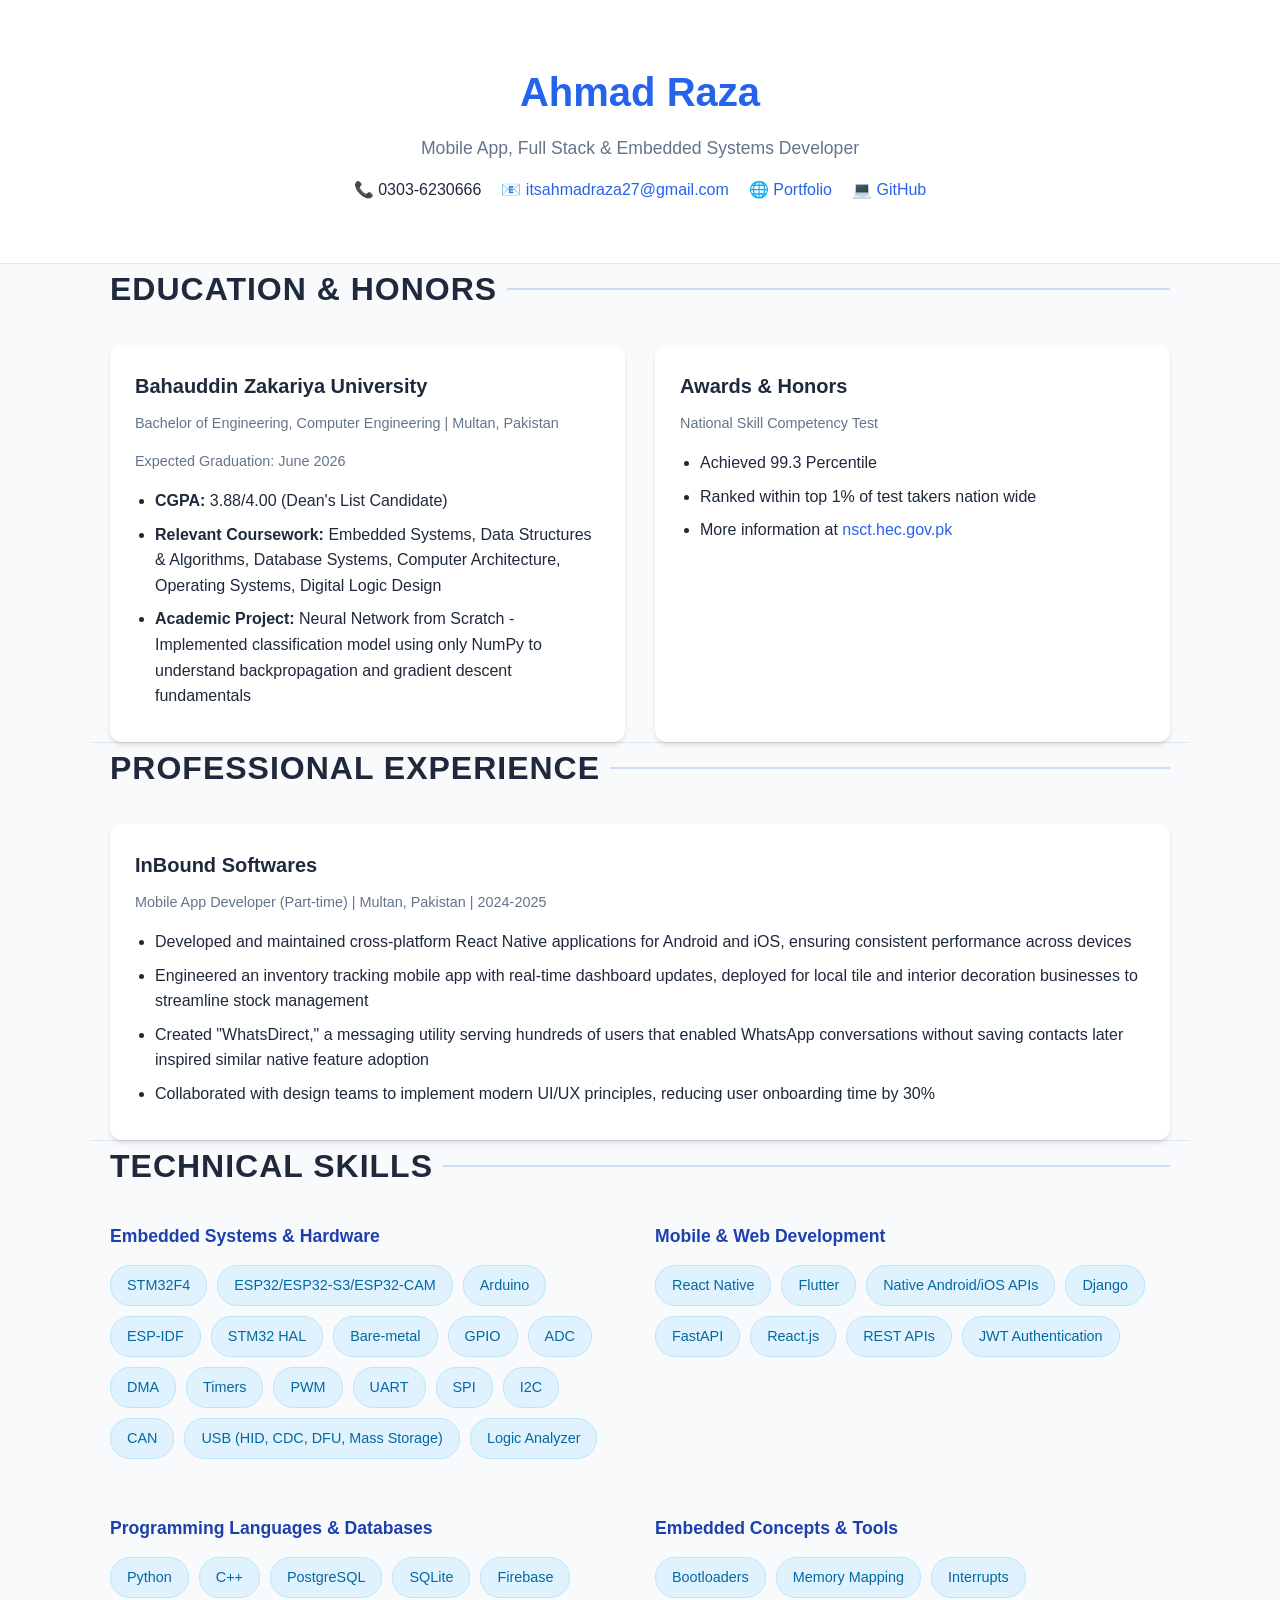
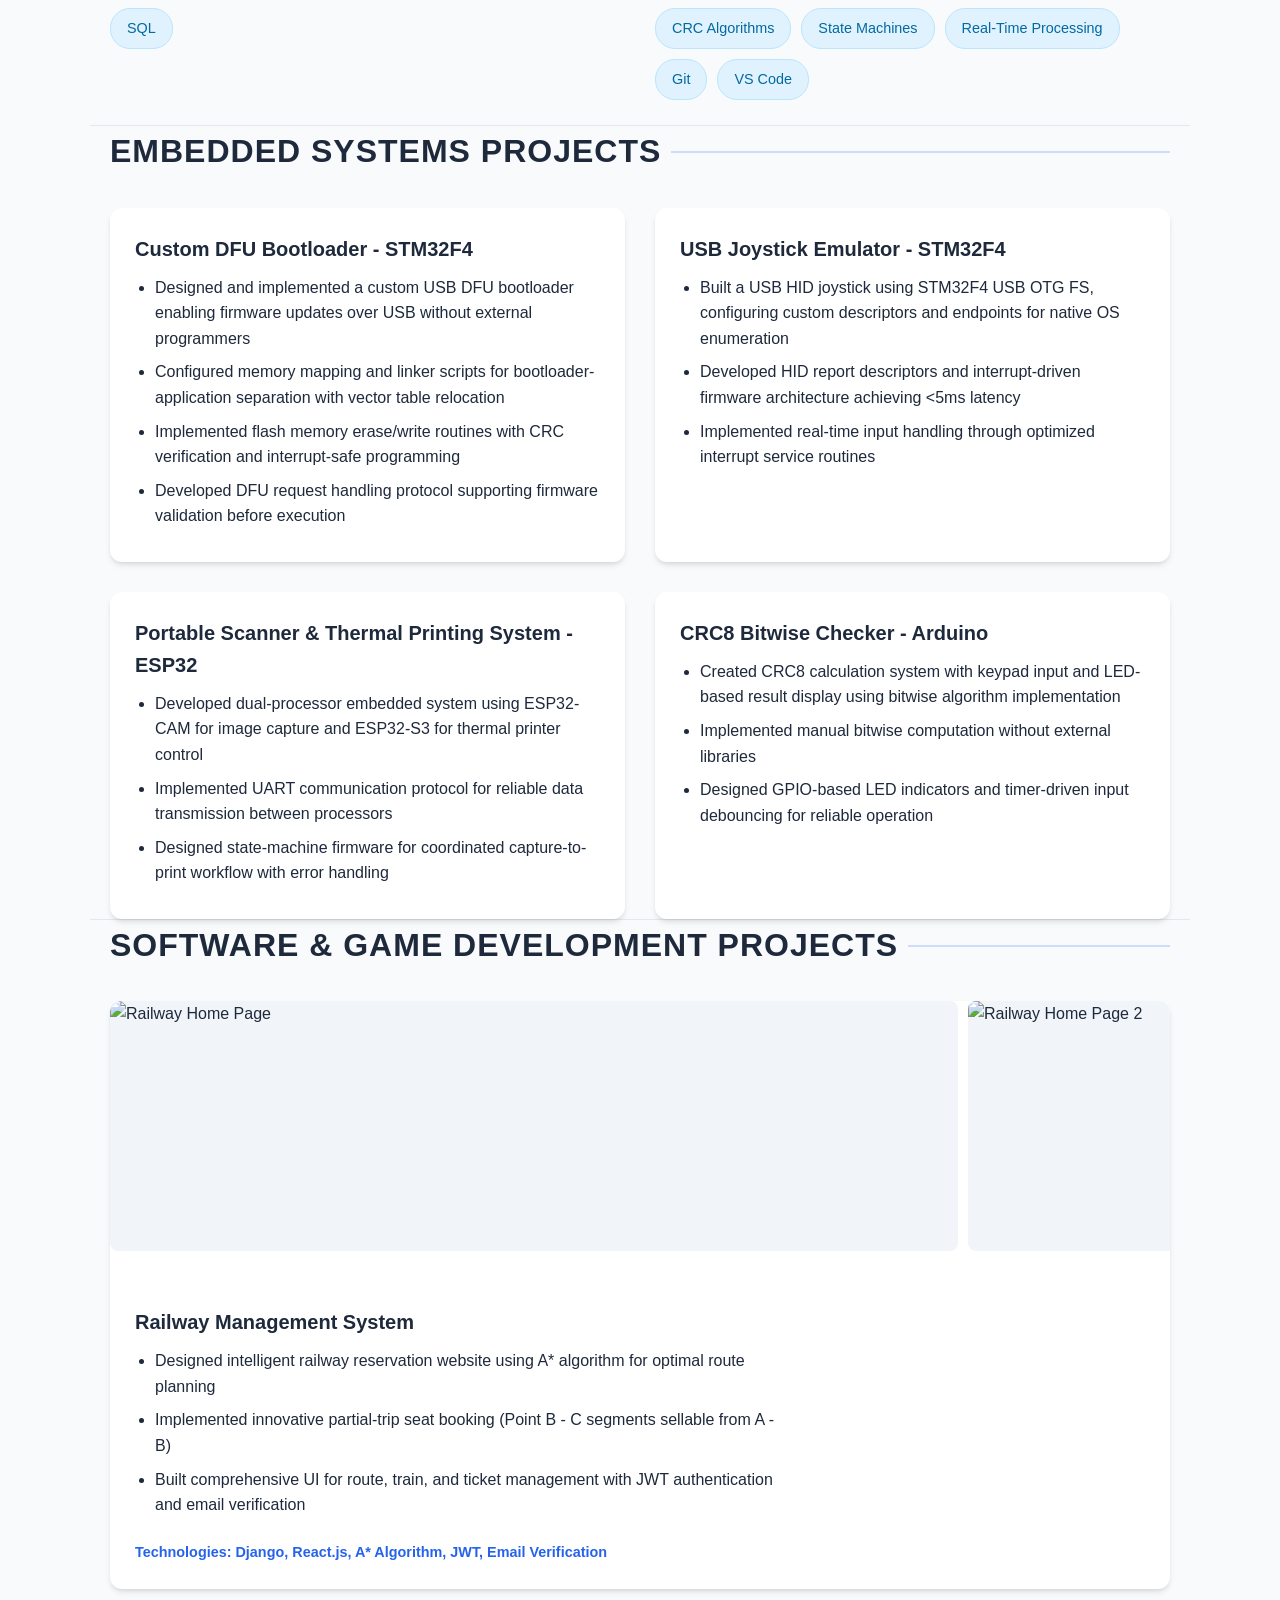
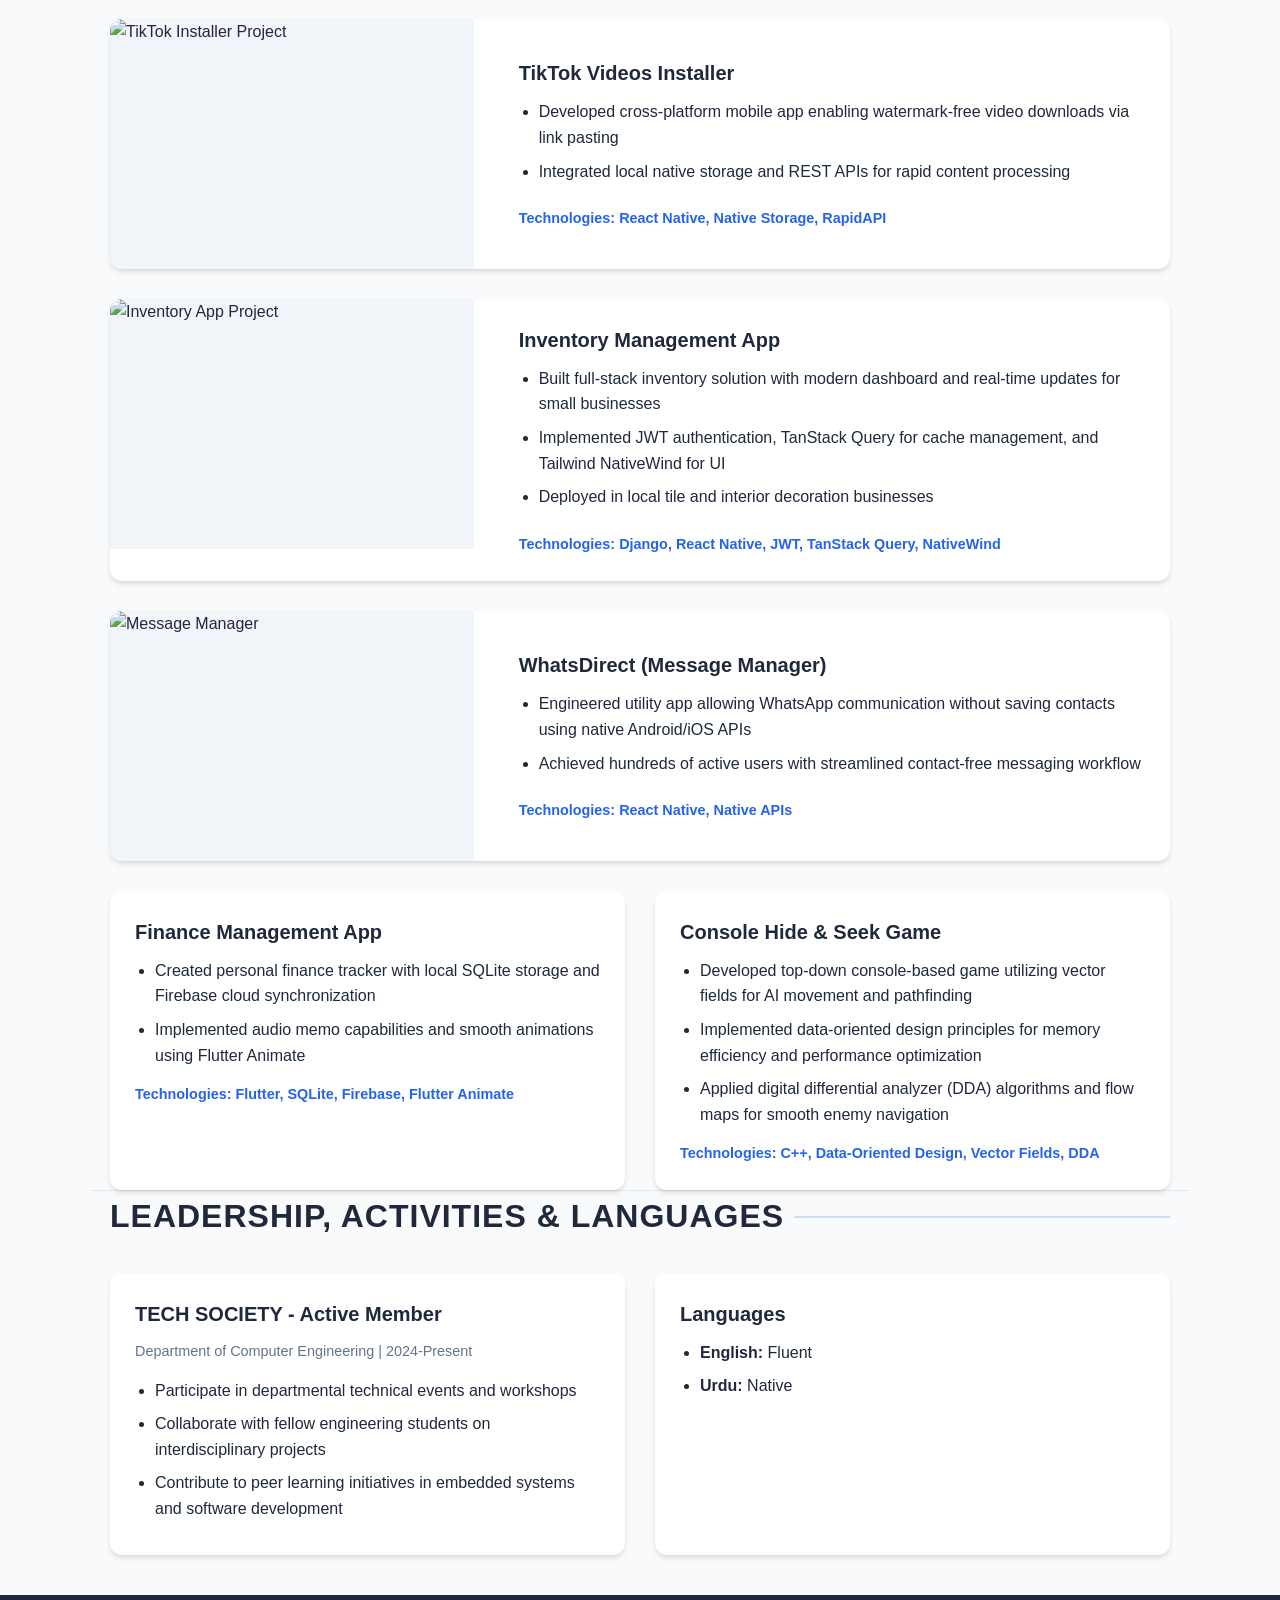
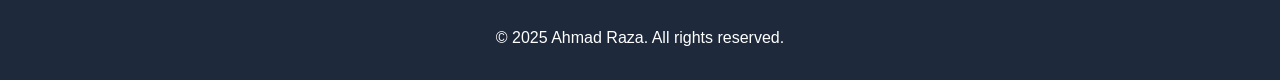
==== commit 5109c7f0: "jun 1 2026" ====
--- a/index.html
+++ b/index.html
@@ -5,8 +5,7 @@
   <meta name="viewport" content="width=device-width, initial-scale=1.0"/>
   <title>Ahmad Raza | Software & Embedded Engineer</title>
   
-  <!-- MathJax for rendering LaTeX equations like A* -->
-  <script src="https://polyfill.io/v3/polyfill.min.js?features=es6"></script>
+  <!-- MathJax for rendering equations (Safe CDN) -->
   <script id="MathJax-script" async src="https://cdn.jsdelivr.net/npm/mathjax@3/es5/tex-mml-chtml.js"></script>
 
   <style>
@@ -265,13 +264,13 @@
 <body>
   <header>
     <div class="container">
-      <h1>Ahmad Raza[cite: 2]</h1>
-      <p>Mobile App, Full Stack & Embedded Systems Developer[cite: 2]</p>
+      <h1>Ahmad Raza</h1>
+      <p>Mobile App, Full Stack & Embedded Systems Developer</p>
       <div class="contact-links">
-        <span>📞 0303-6230666[cite: 2]</span>
-        <span>📧 <a href="mailto:itsahmadraza27@gmail.com">itsahmadraza27@gmail.com</a>[cite: 2]</span>
-        <span>🌐 <a href="https://ahmadraza27.github.io/" target="_blank">Portfolio</a>[cite: 2]</span>
-        <span>💻 <a href="https://github.com/ahmadraza27" target="_blank">GitHub</a>[cite: 2]</span>
+        <span>📞 0303-6230666</span>
+        <span>📧 <a href="mailto:itsahmadraza27@gmail.com">itsahmadraza27@gmail.com</a></span>
+        <span>🌐 <a href="https://ahmadraza27.github.io/" target="_blank">Portfolio</a></span>
+        <span>💻 <a href="https://github.com/ahmadraza27" target="_blank">GitHub</a></span>
       </div>
     </div>
   </header>
@@ -281,22 +280,22 @@
       <h2>Education & Honors</h2>
       <div class="grid-2">
         <div class="card">
-          <h3>Bahauddin Zakariya University[cite: 2]</h3>
-          <p class="card-meta">Bachelor of Engineering, Computer Engineering | Multan, Pakistan[cite: 2]</p>
-          <p class="card-meta">Expected Graduation: June 2026[cite: 2]</p>
-          <ul>
-            <li><strong>CGPA:</strong> 3.88/4.00 (Dean's List Candidate)[cite: 2]</li>
-            <li><strong>Relevant Coursework:</strong> Embedded Systems, Data Structures & Algorithms, Database Systems, Computer Architecture, Operating Systems, Digital Logic Design[cite: 2]</li>
-            <li><strong>Academic Project:</strong> Neural Network from Scratch - Implemented classification model using only NumPy to understand backpropagation and gradient descent fundamentals[cite: 2]</li>
-          </ul>
-        </div>
-        <div class="card">
-          <h3>Awards & Honors[cite: 2]</h3>
-          <p class="card-meta">National Skill Competency Test[cite: 2]</p>
-          <ul>
-            <li>Achieved 99.3 Percentile[cite: 2]</li>
-            <li>Ranked within top 1% of test takers nation wide[cite: 2]</li>
-            <li>More information at <a href="https://nsct.hec.gov.pk" target="_blank">nsct.hec.gov.pk</a>[cite: 2]</li>
+          <h3>Bahauddin Zakariya University</h3>
+          <p class="card-meta">Bachelor of Engineering, Computer Engineering | Multan, Pakistan</p>
+          <p class="card-meta">Expected Graduation: June 2026</p>
+          <ul>
+            <li><strong>CGPA:</strong> 3.88/4.00 (Dean's List Candidate)</li>
+            <li><strong>Relevant Coursework:</strong> Embedded Systems, Data Structures & Algorithms, Database Systems, Computer Architecture, Operating Systems, Digital Logic Design</li>
+            <li><strong>Academic Project:</strong> Neural Network from Scratch - Implemented classification model using only NumPy to understand backpropagation and gradient descent fundamentals</li>
+          </ul>
+        </div>
+        <div class="card">
+          <h3>Awards & Honors</h3>
+          <p class="card-meta">National Skill Competency Test</p>
+          <ul>
+            <li>Achieved 99.3 Percentile</li>
+            <li>Ranked within top 1% of test takers nation wide</li>
+            <li>More information at <a href="https://nsct.hec.gov.pk" target="_blank">nsct.hec.gov.pk</a></li>
           </ul>
         </div>
       </div>
@@ -305,13 +304,13 @@
     <section class="experience container">
       <h2>Professional Experience</h2>
       <div class="card">
-        <h3>InBound Softwares[cite: 2]</h3>
-        <p class="card-meta">Mobile App Developer (Part-time) | Multan, Pakistan | 2024-2025[cite: 2]</p>
+        <h3>InBound Softwares</h3>
+        <p class="card-meta">Mobile App Developer (Part-time) | Multan, Pakistan | 2024-2025</p>
         <ul>
-          <li>Developed and maintained cross-platform React Native applications for Android and iOS, ensuring consistent performance across devices[cite: 2]</li>
-          <li>Engineered an inventory tracking mobile app with real-time dashboard updates, deployed for local tile and interior decoration businesses to streamline stock management[cite: 2]</li>
-          <li>Created "WhatsDirect," a messaging utility serving hundreds of users that enabled WhatsApp conversations without saving contacts later inspired similar native feature adoption[cite: 2]</li>
-          <li>Collaborated with design teams to implement modern UI/UX principles, reducing user onboarding time by 30%[cite: 2]</li>
+          <li>Developed and maintained cross-platform React Native applications for Android and iOS, ensuring consistent performance across devices</li>
+          <li>Engineered an inventory tracking mobile app with real-time dashboard updates, deployed for local tile and interior decoration businesses to streamline stock management</li>
+          <li>Created "WhatsDirect," a messaging utility serving hundreds of users that enabled WhatsApp conversations without saving contacts later inspired similar native feature adoption</li>
+          <li>Collaborated with design teams to implement modern UI/UX principles, reducing user onboarding time by 30%</li>
         </ul>
       </div>
     </section>
@@ -320,30 +319,30 @@
       <h2>Technical Skills</h2>
       <div class="grid-2">
         <div class="skill-category">
-          <h3>Embedded Systems & Hardware[cite: 2]</h3>
+          <h3>Embedded Systems & Hardware</h3>
           <div class="skills-list">
-            <span>STM32F4</span> <span>ESP32/ESP32-S3/ESP32-CAM</span> <span>Arduino</span> <span>ESP-IDF</span> <span>STM32 HAL</span> <span>Bare-metal</span> <span>GPIO</span> <span>ADC</span> <span>DMA</span> <span>Timers</span> <span>PWM</span> <span>UART</span> <span>SPI</span> <span>I2C</span> <span>CAN</span> <span>USB (HID, CDC, DFU, Mass Storage)</span> <span>Logic Analyzer</span>[cite: 2]
+            <span>STM32F4</span> <span>ESP32/ESP32-S3/ESP32-CAM</span> <span>Arduino</span> <span>ESP-IDF</span> <span>STM32 HAL</span> <span>Bare-metal</span> <span>GPIO</span> <span>ADC</span> <span>DMA</span> <span>Timers</span> <span>PWM</span> <span>UART</span> <span>SPI</span> <span>I2C</span> <span>CAN</span> <span>USB (HID, CDC, DFU, Mass Storage)</span> <span>Logic Analyzer</span>
           </div>
         </div>
         
         <div class="skill-category">
-          <h3>Mobile & Web Development[cite: 2]</h3>
+          <h3>Mobile & Web Development</h3>
           <div class="skills-list">
-            <span>React Native</span> <span>Flutter</span> <span>Native Android/iOS APIs</span> <span>Django</span> <span>FastAPI</span> <span>React.js</span> <span>REST APIs</span> <span>JWT Authentication</span>[cite: 2]
+            <span>React Native</span> <span>Flutter</span> <span>Native Android/iOS APIs</span> <span>Django</span> <span>FastAPI</span> <span>React.js</span> <span>REST APIs</span> <span>JWT Authentication</span>
           </div>
         </div>
 
         <div class="skill-category">
-          <h3>Programming Languages & Databases[cite: 2]</h3>
+          <h3>Programming Languages & Databases</h3>
           <div class="skills-list">
-            <span>Python</span> <span>C++</span> <span>PostgreSQL</span> <span>SQLite</span> <span>Firebase</span> <span>SQL</span>[cite: 2]
+            <span>Python</span> <span>C++</span> <span>PostgreSQL</span> <span>SQLite</span> <span>Firebase</span> <span>SQL</span>
           </div>
         </div>
 
         <div class="skill-category">
-          <h3>Embedded Concepts & Tools[cite: 2]</h3>
+          <h3>Embedded Concepts & Tools</h3>
           <div class="skills-list">
-            <span>Bootloaders</span> <span>Memory Mapping</span> <span>Interrupts</span> <span>CRC Algorithms</span> <span>State Machines</span> <span>Real-Time Processing</span> <span>Git</span> <span>VS Code</span>[cite: 2]
+            <span>Bootloaders</span> <span>Memory Mapping</span> <span>Interrupts</span> <span>CRC Algorithms</span> <span>State Machines</span> <span>Real-Time Processing</span> <span>Git</span> <span>VS Code</span>
           </div>
         </div>
       </div>
@@ -354,39 +353,39 @@
       
       <div class="grid-2">
         <div class="card">
-          <h3>Custom DFU Bootloader - STM32F4[cite: 2]</h3>
-          <ul>
-            <li>Designed and implemented a custom USB DFU bootloader enabling firmware updates over USB without external programmers[cite: 2]</li>
-            <li>Configured memory mapping and linker scripts for bootloader-application separation with vector table relocation[cite: 2]</li>
-            <li>Implemented flash memory erase/write routines with CRC verification and interrupt-safe programming[cite: 2]</li>
-            <li>Developed DFU request handling protocol supporting firmware validation before execution[cite: 2]</li>
-          </ul>
-        </div>
-
-        <div class="card">
-          <h3>USB Joystick Emulator - STM32F4[cite: 2]</h3>
-          <ul>
-            <li>Built a USB HID joystick using STM32F4 USB OTG FS, configuring custom descriptors and endpoints for native OS enumeration[cite: 2]</li>
-            <li>Developed HID report descriptors and interrupt-driven firmware architecture achieving &lt;5ms latency[cite: 2]</li>
-            <li>Implemented real-time input handling through optimized interrupt service routines[cite: 2]</li>
-          </ul>
-        </div>
-
-        <div class="card">
-          <h3>Portable Scanner & Thermal Printing System - ESP32[cite: 2]</h3>
-          <ul>
-            <li>Developed dual-processor embedded system using ESP32-CAM for image capture and ESP32-S3 for thermal printer control[cite: 2]</li>
-            <li>Implemented UART communication protocol for reliable data transmission between processors[cite: 2]</li>
-            <li>Designed state-machine firmware for coordinated capture-to-print workflow with error handling[cite: 2]</li>
-          </ul>
-        </div>
-
-        <div class="card">
-          <h3>CRC8 Bitwise Checker - Arduino[cite: 2]</h3>
-          <ul>
-            <li>Created CRC8 calculation system with keypad input and LED-based result display using bitwise algorithm implementation[cite: 2]</li>
-            <li>Implemented manual bitwise computation without external libraries[cite: 2]</li>
-            <li>Designed GPIO-based LED indicators and timer-driven input debouncing for reliable operation[cite: 2]</li>
+          <h3>Custom DFU Bootloader - STM32F4</h3>
+          <ul>
+            <li>Designed and implemented a custom USB DFU bootloader enabling firmware updates over USB without external programmers</li>
+            <li>Configured memory mapping and linker scripts for bootloader-application separation with vector table relocation</li>
+            <li>Implemented flash memory erase/write routines with CRC verification and interrupt-safe programming</li>
+            <li>Developed DFU request handling protocol supporting firmware validation before execution</li>
+          </ul>
+        </div>
+
+        <div class="card">
+          <h3>USB Joystick Emulator - STM32F4</h3>
+          <ul>
+            <li>Built a USB HID joystick using STM32F4 USB OTG FS, configuring custom descriptors and endpoints for native OS enumeration</li>
+            <li>Developed HID report descriptors and interrupt-driven firmware architecture achieving &lt;5ms latency</li>
+            <li>Implemented real-time input handling through optimized interrupt service routines</li>
+          </ul>
+        </div>
+
+        <div class="card">
+          <h3>Portable Scanner & Thermal Printing System - ESP32</h3>
+          <ul>
+            <li>Developed dual-processor embedded system using ESP32-CAM for image capture and ESP32-S3 for thermal printer control</li>
+            <li>Implemented UART communication protocol for reliable data transmission between processors</li>
+            <li>Designed state-machine firmware for coordinated capture-to-print workflow with error handling</li>
+          </ul>
+        </div>
+
+        <div class="card">
+          <h3>CRC8 Bitwise Checker - Arduino</h3>
+          <ul>
+            <li>Created CRC8 calculation system with keypad input and LED-based result display using bitwise algorithm implementation</li>
+            <li>Implemented manual bitwise computation without external libraries</li>
+            <li>Designed GPIO-based LED indicators and timer-driven input debouncing for reliable operation</li>
           </ul>
         </div>
       </div>
@@ -412,71 +411,71 @@
           <img src="images/railway/booking.jpg" alt="Booking">
         </div>
         <div class="project-content">
-          <h3>Railway Management System[cite: 2]</h3>
-          <ul>
-            <li>Designed intelligent railway reservation website using $A^*$ algorithm for optimal route planning[cite: 2]</li>
-            <li>Implemented innovative partial-trip seat booking (Point B - C segments sellable from A - B)[cite: 2]</li>
-            <li>Built comprehensive UI for route, train, and ticket management with JWT authentication and email verification[cite: 2]</li>
-          </ul>
-          <p class="tech-stack">Technologies: Django, React.js, $A^*$ Algorithm, JWT, Email Verification[cite: 2]</p>
+          <h3>Railway Management System</h3>
+          <ul>
+            <li>Designed intelligent railway reservation website using A* algorithm for optimal route planning</li>
+            <li>Implemented innovative partial-trip seat booking (Point B - C segments sellable from A - B)</li>
+            <li>Built comprehensive UI for route, train, and ticket management with JWT authentication and email verification</li>
+          </ul>
+          <p class="tech-stack">Technologies: Django, React.js, A* Algorithm, JWT, Email Verification</p>
         </div>
       </div>
 
       <div class="project has-image">
         <img src="images/tiktok.jpg" alt="TikTok Installer Project">
         <div class="project-content">
-          <h3>TikTok Videos Installer[cite: 2]</h3>
-          <ul>
-            <li>Developed cross-platform mobile app enabling watermark-free video downloads via link pasting[cite: 2]</li>
-            <li>Integrated local native storage and REST APIs for rapid content processing[cite: 2]</li>
-          </ul>
-          <p class="tech-stack">Technologies: React Native, Native Storage, RapidAPI[cite: 2]</p>
+          <h3>TikTok Videos Installer</h3>
+          <ul>
+            <li>Developed cross-platform mobile app enabling watermark-free video downloads via link pasting</li>
+            <li>Integrated local native storage and REST APIs for rapid content processing</li>
+          </ul>
+          <p class="tech-stack">Technologies: React Native, Native Storage, RapidAPI</p>
         </div>
       </div>
 
       <div class="project has-image">
         <img src="images/inventory.jpg" alt="Inventory App Project">
         <div class="project-content">
-          <h3>Inventory Management App[cite: 2]</h3>
-          <ul>
-            <li>Built full-stack inventory solution with modern dashboard and real-time updates for small businesses[cite: 2]</li>
-            <li>Implemented JWT authentication, TanStack Query for cache management, and Tailwind NativeWind for UI[cite: 2]</li>
-            <li>Deployed in local tile and interior decoration businesses[cite: 2]</li>
-          </ul>
-          <p class="tech-stack">Technologies: Django, React Native, JWT, TanStack Query, NativeWind[cite: 2]</p>
+          <h3>Inventory Management App</h3>
+          <ul>
+            <li>Built full-stack inventory solution with modern dashboard and real-time updates for small businesses</li>
+            <li>Implemented JWT authentication, TanStack Query for cache management, and Tailwind NativeWind for UI</li>
+            <li>Deployed in local tile and interior decoration businesses</li>
+          </ul>
+          <p class="tech-stack">Technologies: Django, React Native, JWT, TanStack Query, NativeWind</p>
         </div>
       </div>
 
       <div class="project has-image">
         <img src="images/message.jpg" alt="Message Manager">
         <div class="project-content">
-          <h3>WhatsDirect (Message Manager)[cite: 2]</h3>
-          <ul>
-            <li>Engineered utility app allowing WhatsApp communication without saving contacts using native Android/iOS APIs[cite: 2]</li>
-            <li>Achieved hundreds of active users with streamlined contact-free messaging workflow[cite: 2]</li>
-          </ul>
-          <p class="tech-stack">Technologies: React Native, Native APIs[cite: 2]</p>
+          <h3>WhatsDirect (Message Manager)</h3>
+          <ul>
+            <li>Engineered utility app allowing WhatsApp communication without saving contacts using native Android/iOS APIs</li>
+            <li>Achieved hundreds of active users with streamlined contact-free messaging workflow</li>
+          </ul>
+          <p class="tech-stack">Technologies: React Native, Native APIs</p>
         </div>
       </div>
 
       <div class="grid-2">
         <div class="card">
-          <h3>Finance Management App[cite: 2]</h3>
-          <ul>
-            <li>Created personal finance tracker with local SQLite storage and Firebase cloud synchronization[cite: 2]</li>
-            <li>Implemented audio memo capabilities and smooth animations using Flutter Animate[cite: 2]</li>
-          </ul>
-          <p class="tech-stack">Technologies: Flutter, SQLite, Firebase, Flutter Animate[cite: 2]</p>
+          <h3>Finance Management App</h3>
+          <ul>
+            <li>Created personal finance tracker with local SQLite storage and Firebase cloud synchronization</li>
+            <li>Implemented audio memo capabilities and smooth animations using Flutter Animate</li>
+          </ul>
+          <p class="tech-stack">Technologies: Flutter, SQLite, Firebase, Flutter Animate</p>
         </div>
         
         <div class="card">
-          <h3>Console Hide & Seek Game[cite: 2]</h3>
-          <ul>
-            <li>Developed top-down console-based game utilizing vector fields for AI movement and pathfinding[cite: 2]</li>
-            <li>Implemented data-oriented design principles for memory efficiency and performance optimization[cite: 2]</li>
-            <li>Applied digital differential analyzer (DDA) algorithms and flow maps for smooth enemy navigation[cite: 2]</li>
-          </ul>
-          <p class="tech-stack">Technologies: C++, Data-Oriented Design, Vector Fields, DDA[cite: 2]</p>
+          <h3>Console Hide & Seek Game</h3>
+          <ul>
+            <li>Developed top-down console-based game utilizing vector fields for AI movement and pathfinding</li>
+            <li>Implemented data-oriented design principles for memory efficiency and performance optimization</li>
+            <li>Applied digital differential analyzer (DDA) algorithms and flow maps for smooth enemy navigation</li>
+          </ul>
+          <p class="tech-stack">Technologies: C++, Data-Oriented Design, Vector Fields, DDA</p>
         </div>
       </div>
     </section>
@@ -485,19 +484,19 @@
       <h2>Leadership, Activities & Languages</h2>
       <div class="grid-2">
         <div class="card">
-          <h3>TECH SOCIETY - Active Member[cite: 2]</h3>
-          <p class="card-meta">Department of Computer Engineering | 2024-Present[cite: 2]</p>
-          <ul>
-            <li>Participate in departmental technical events and workshops[cite: 2]</li>
-            <li>Collaborate with fellow engineering students on interdisciplinary projects[cite: 2]</li>
-            <li>Contribute to peer learning initiatives in embedded systems and software development[cite: 2]</li>
-          </ul>
-        </div>
-        <div class="card">
-          <h3>Languages[cite: 2]</h3>
-          <ul>
-            <li><strong>English:</strong> Fluent[cite: 2]</li>
-            <li><strong>Urdu:</strong> Native[cite: 2]</li>
+          <h3>TECH SOCIETY - Active Member</h3>
+          <p class="card-meta">Department of Computer Engineering | 2024-Present</p>
+          <ul>
+            <li>Participate in departmental technical events and workshops</li>
+            <li>Collaborate with fellow engineering students on interdisciplinary projects</li>
+            <li>Contribute to peer learning initiatives in embedded systems and software development</li>
+          </ul>
+        </div>
+        <div class="card">
+          <h3>Languages</h3>
+          <ul>
+            <li><strong>English:</strong> Fluent</li>
+            <li><strong>Urdu:</strong> Native</li>
           </ul>
         </div>
       </div>
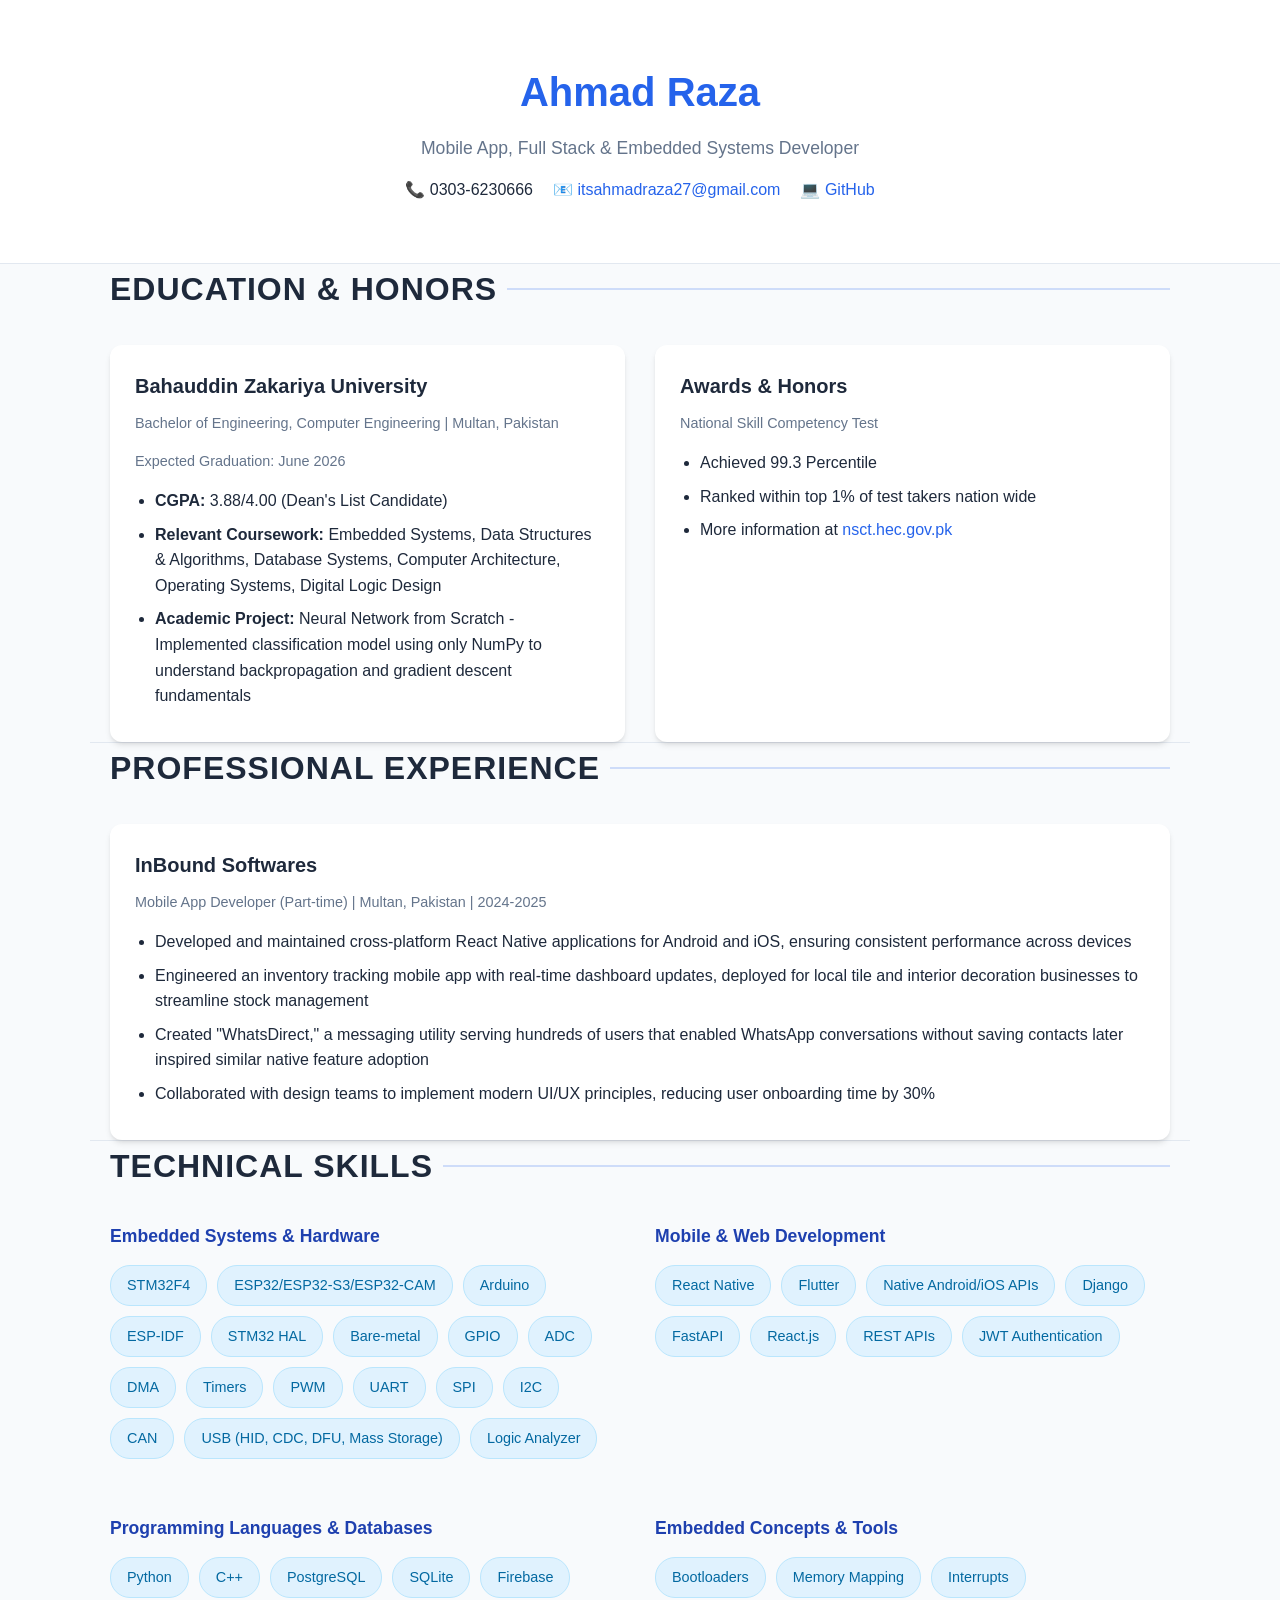
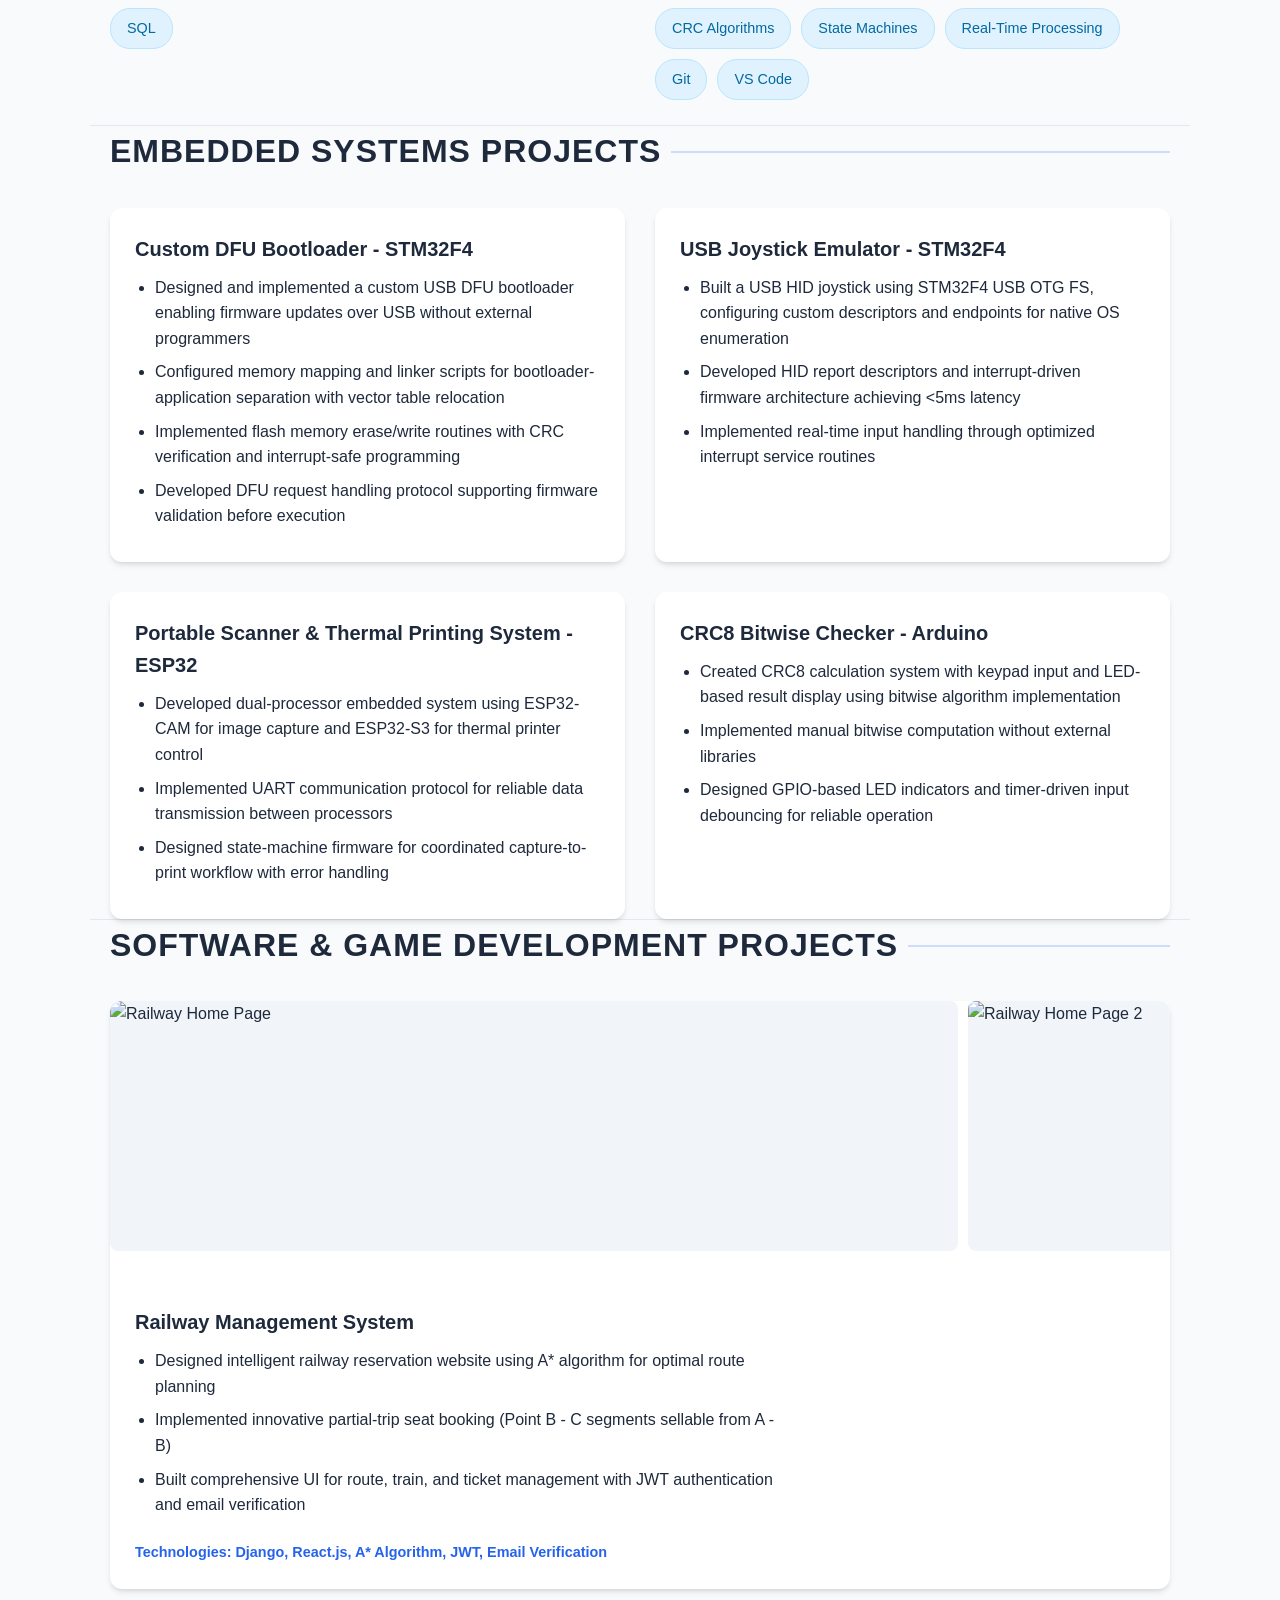
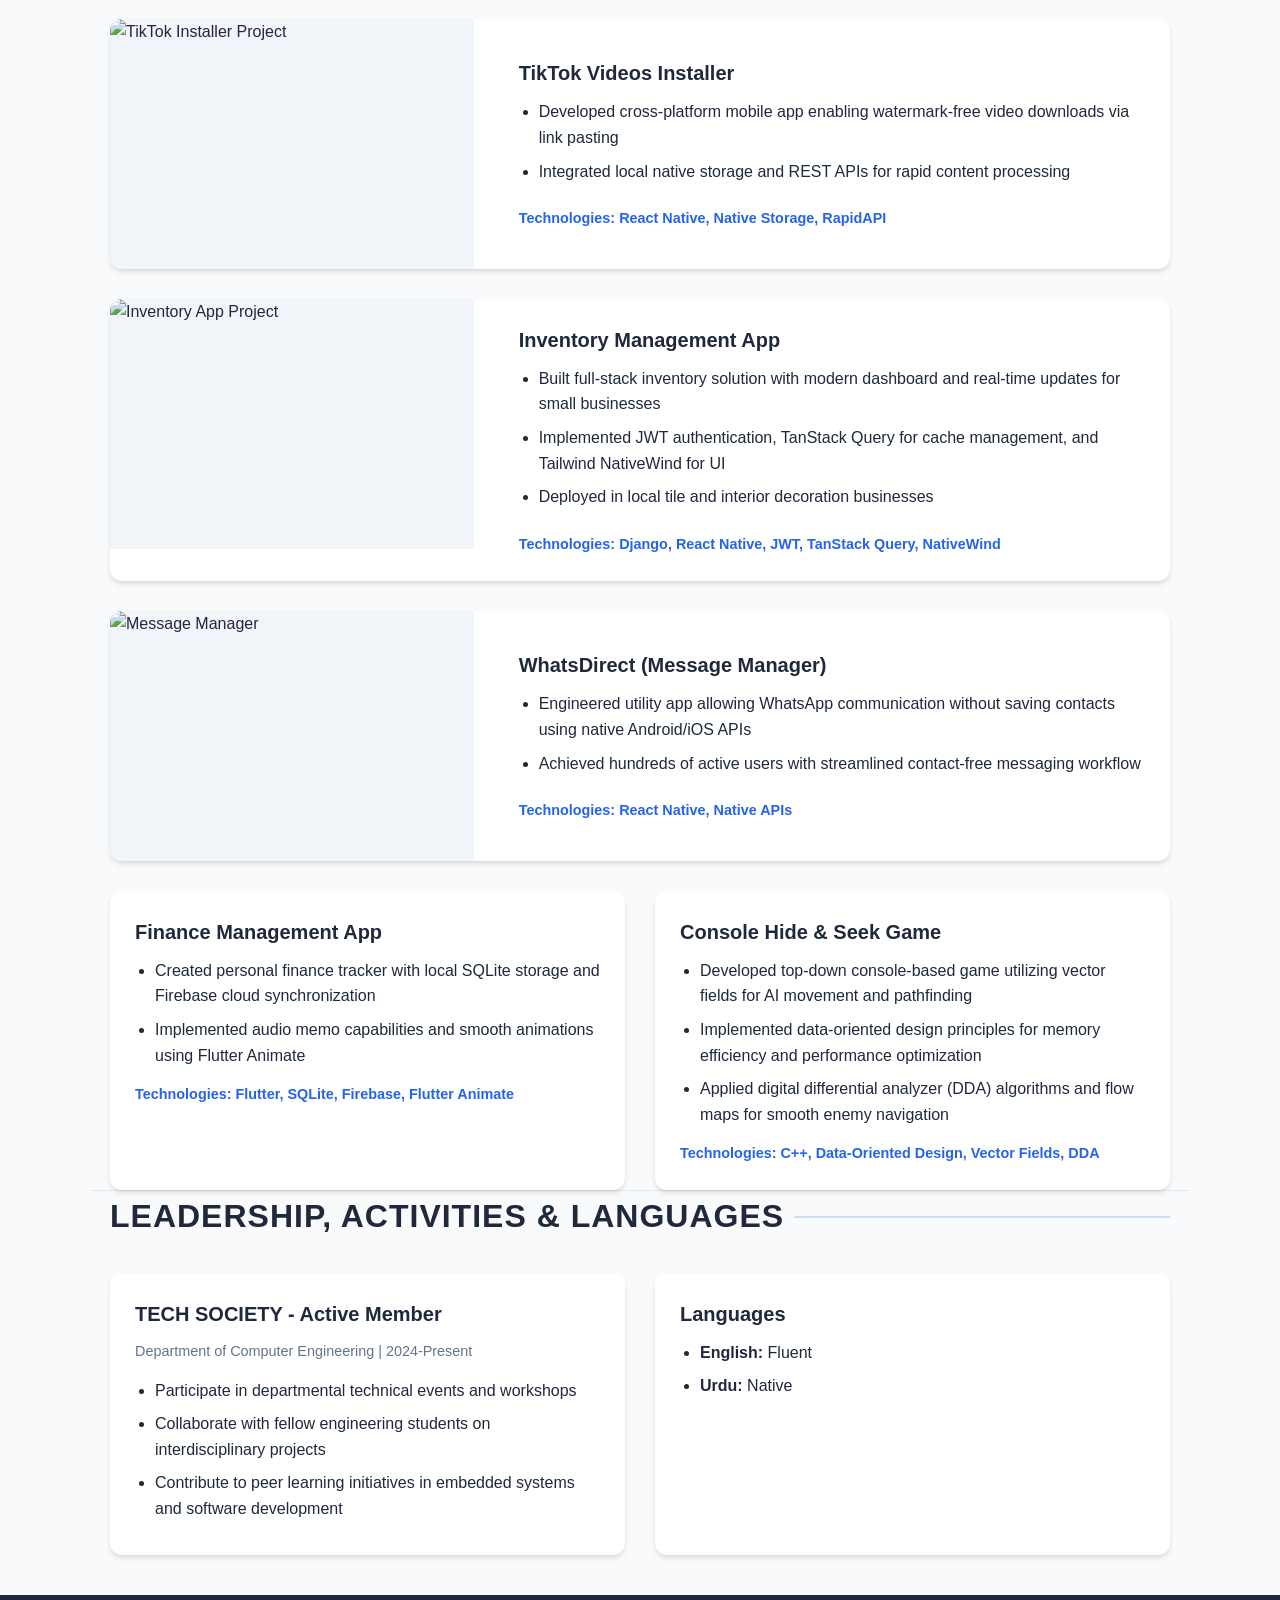
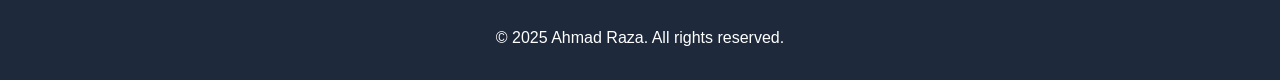
==== commit 0a48dbd9: "jun 1 2026" ====
--- a/index.html
+++ b/index.html
@@ -269,7 +269,7 @@
       <div class="contact-links">
         <span>📞 0303-6230666</span>
         <span>📧 <a href="mailto:itsahmadraza27@gmail.com">itsahmadraza27@gmail.com</a></span>
-        <span>🌐 <a href="https://ahmadraza27.github.io/" target="_blank">Portfolio</a></span>
+        <!-- <span>🌐 <a href="https://ahmadraza27.github.io/" target="_blank">Portfolio</a></span> -->
         <span>💻 <a href="https://github.com/ahmadraza27" target="_blank">GitHub</a></span>
       </div>
     </div>
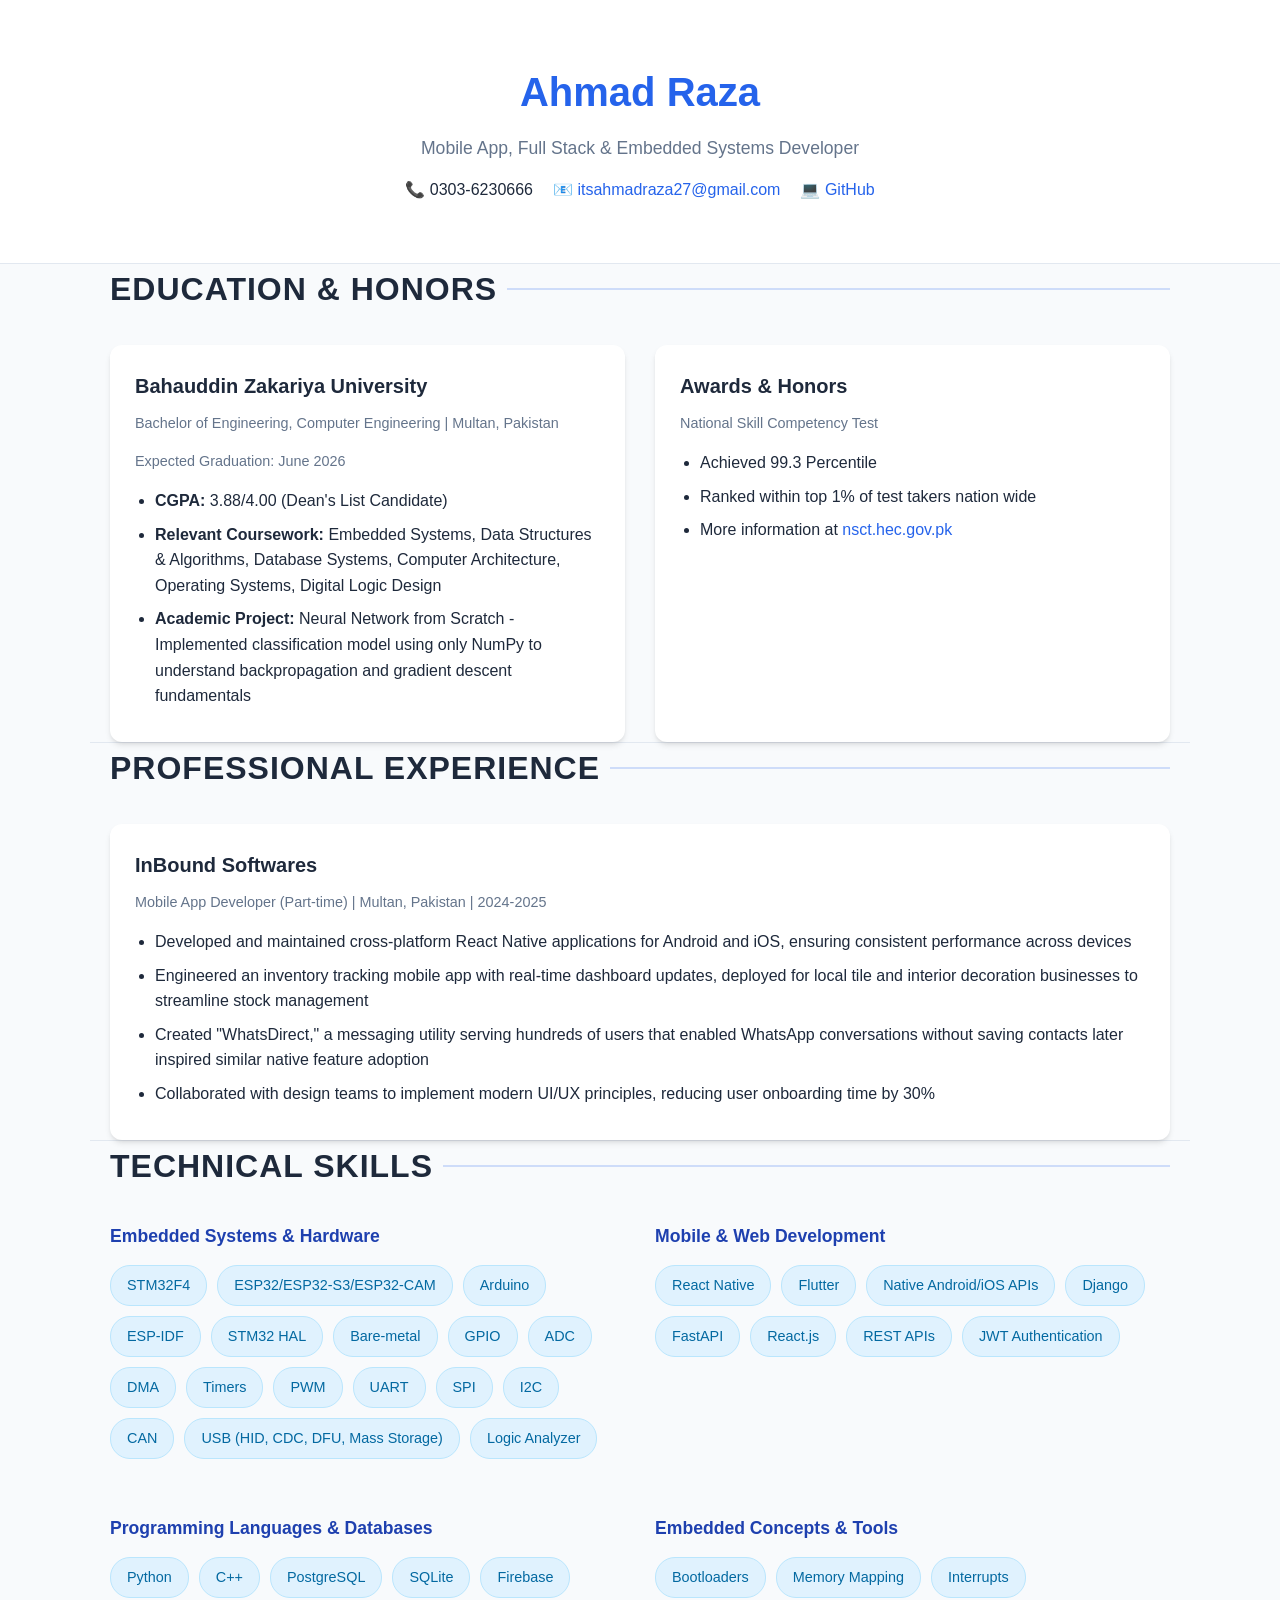
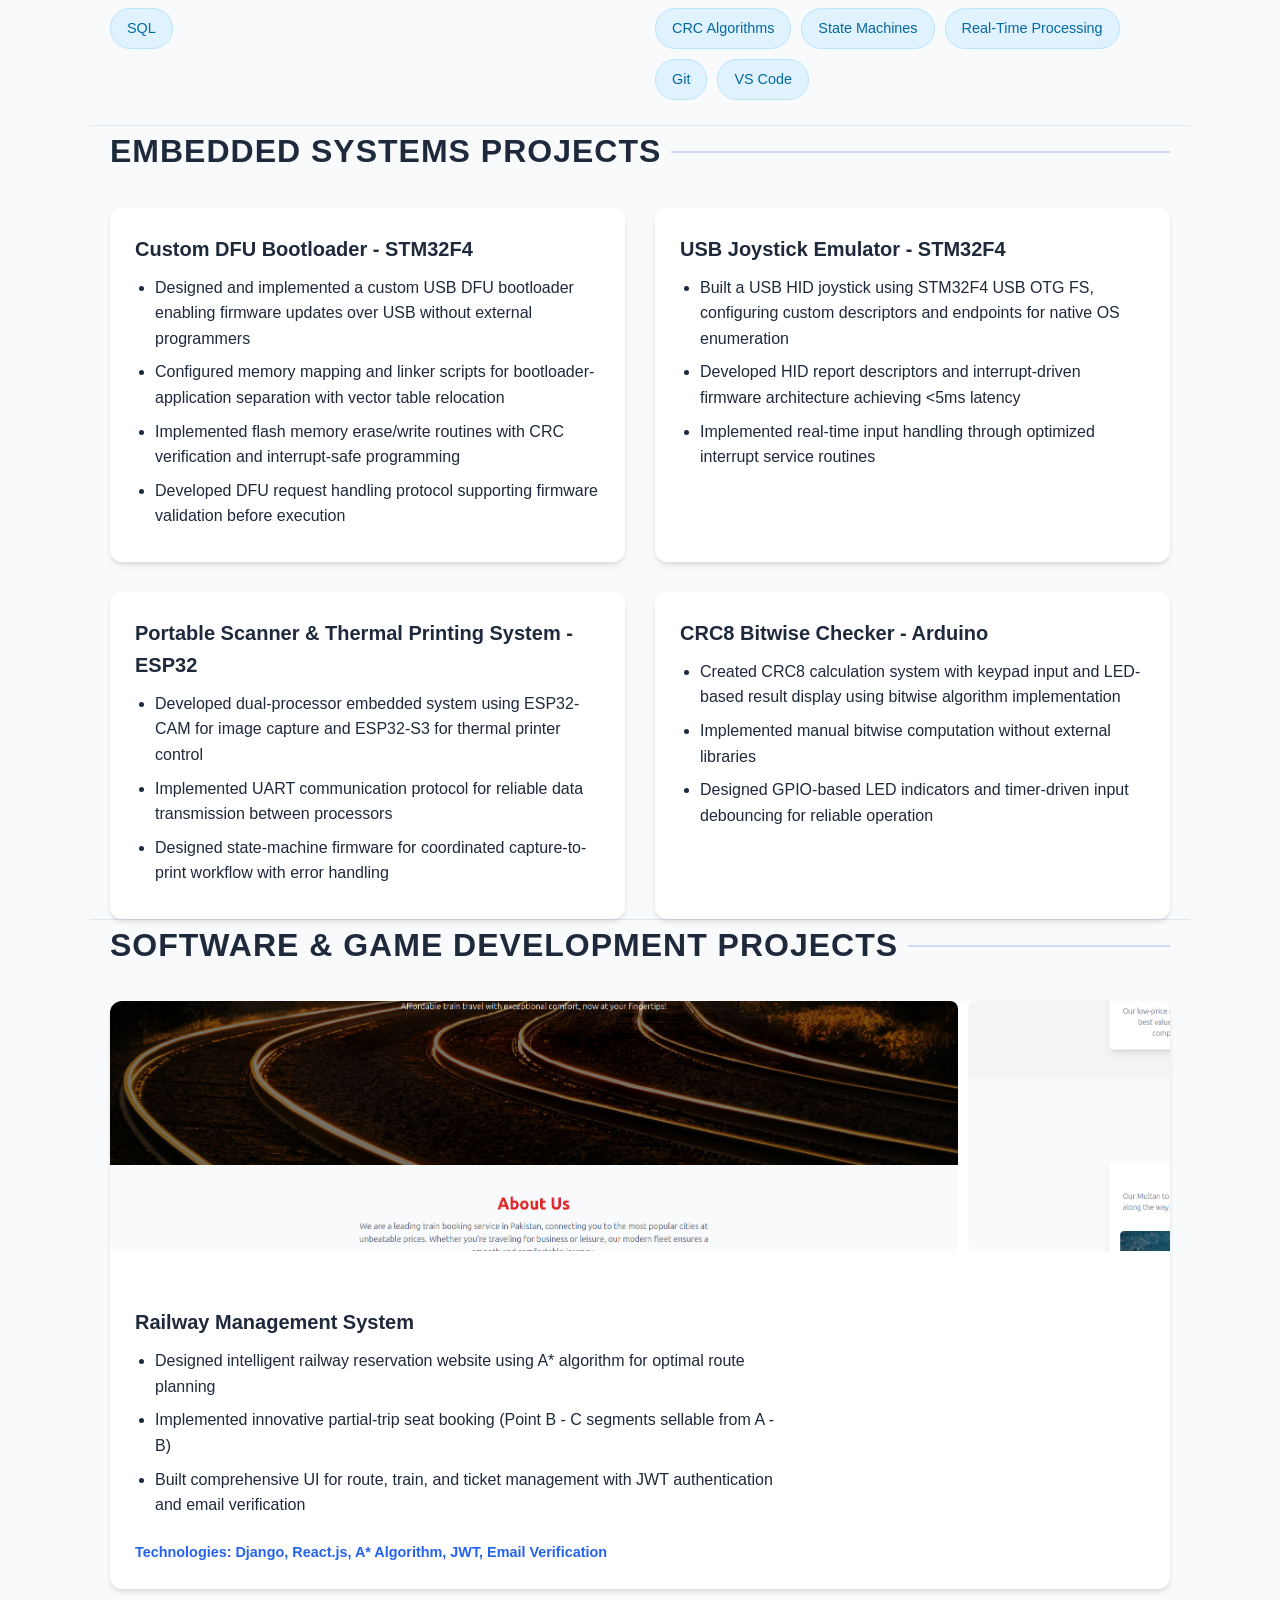
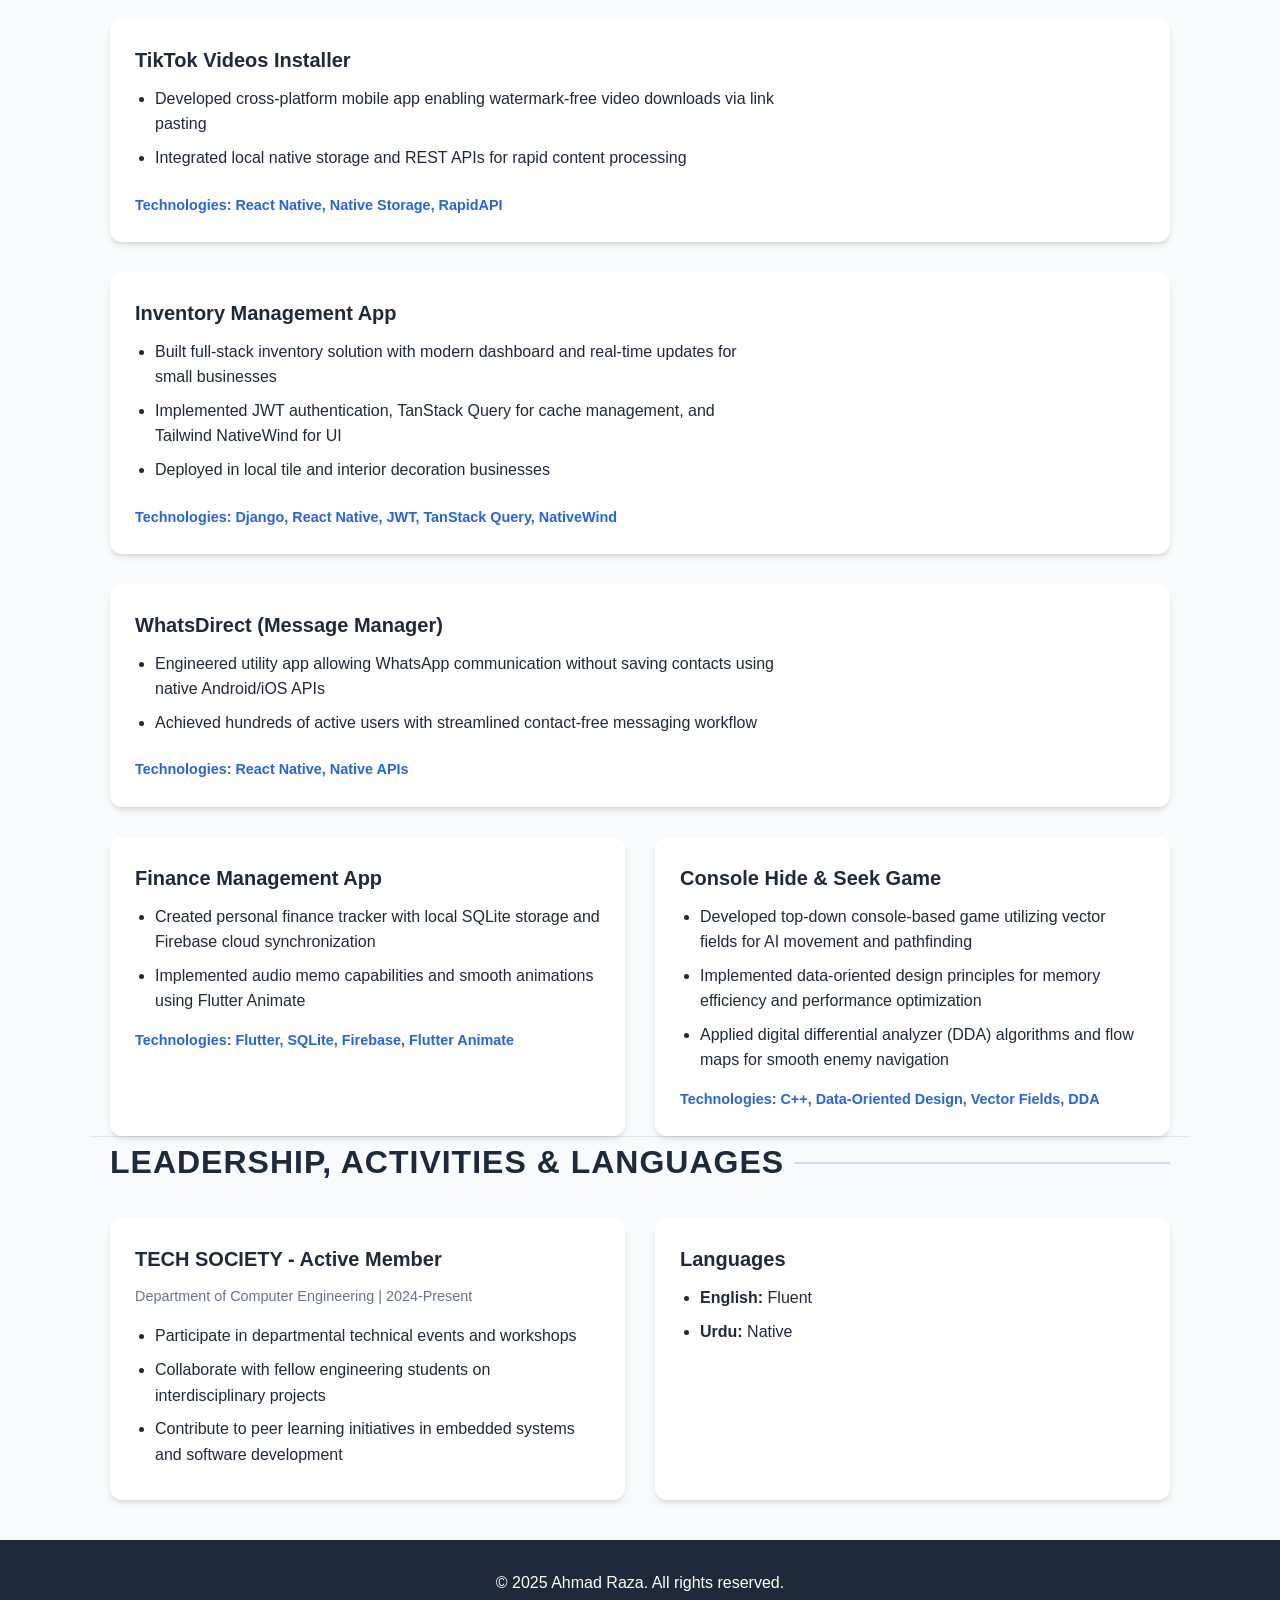
==== commit 8875e1f8: "jun 1 2026" ====
--- a/index.html
+++ b/index.html
@@ -397,18 +397,18 @@
       <!-- Railway App with original Carousel -->
       <div class="project">
         <div class="carousel">
-          <img src="images/railway/home1.jpg" alt="Railway Home Page">
-          <img src="images/railway/home2.jpg" alt="Railway Home Page 2">
-          <img src="images/railway/about.jpg" alt="About Us Page">
-          <img src="images/railway/contact.jpg" alt="Contact Page">
-          <img src="images/railway/route.jpg" alt="Route Information">
-          <img src="images/railway/trains.jpg" alt="Train Management">
-          <img src="images/railway/detail.jpg" alt="Train Details">
-          <img src="images/railway/schedule.jpg" alt="Train Scheduling">
-          <img src="images/railway/signup.jpg" alt="Sign Up">
-          <img src="images/railway/signin.jpg" alt="Sign In">
-          <img src="images/railway/billing.jpg" alt="Billing">
-          <img src="images/railway/booking.jpg" alt="Booking">
+          <img src="images/railway/home1.png" alt="Railway Home Page">
+          <img src="images/railway/home2.png" alt="Railway Home Page 2">
+          <img src="images/railway/about.png" alt="About Us Page">
+          <img src="images/railway/contact.png" alt="Contact Page">
+          <img src="images/railway/route.png" alt="Route Information">
+          <img src="images/railway/trains.png" alt="Train Management">
+          <img src="images/railway/detail.png" alt="Train Details">
+          <img src="images/railway/schedule.png" alt="Train Scheduling">
+          <img src="images/railway/signup.png" alt="Sign Up">
+          <img src="images/railway/signin.png" alt="Sign In">
+          <img src="images/railway/billing.png" alt="Billing">
+          <img src="images/railway/booking.png" alt="Booking">
         </div>
         <div class="project-content">
           <h3>Railway Management System</h3>
@@ -422,7 +422,7 @@
       </div>
 
       <div class="project has-image">
-        <img src="images/tiktok.jpg" alt="TikTok Installer Project">
+        <!-- <img src="images/tiktok.jpg" alt="TikTok Installer Project"> -->
         <div class="project-content">
           <h3>TikTok Videos Installer</h3>
           <ul>
@@ -434,7 +434,7 @@
       </div>
 
       <div class="project has-image">
-        <img src="images/inventory.jpg" alt="Inventory App Project">
+        <!-- <img src="images/inventory.jpg" alt="Inventory App Project"> -->
         <div class="project-content">
           <h3>Inventory Management App</h3>
           <ul>
@@ -447,7 +447,7 @@
       </div>
 
       <div class="project has-image">
-        <img src="images/message.jpg" alt="Message Manager">
+        <!-- <img src="images/message.jpg" alt="Message Manager"> -->
         <div class="project-content">
           <h3>WhatsDirect (Message Manager)</h3>
           <ul>
